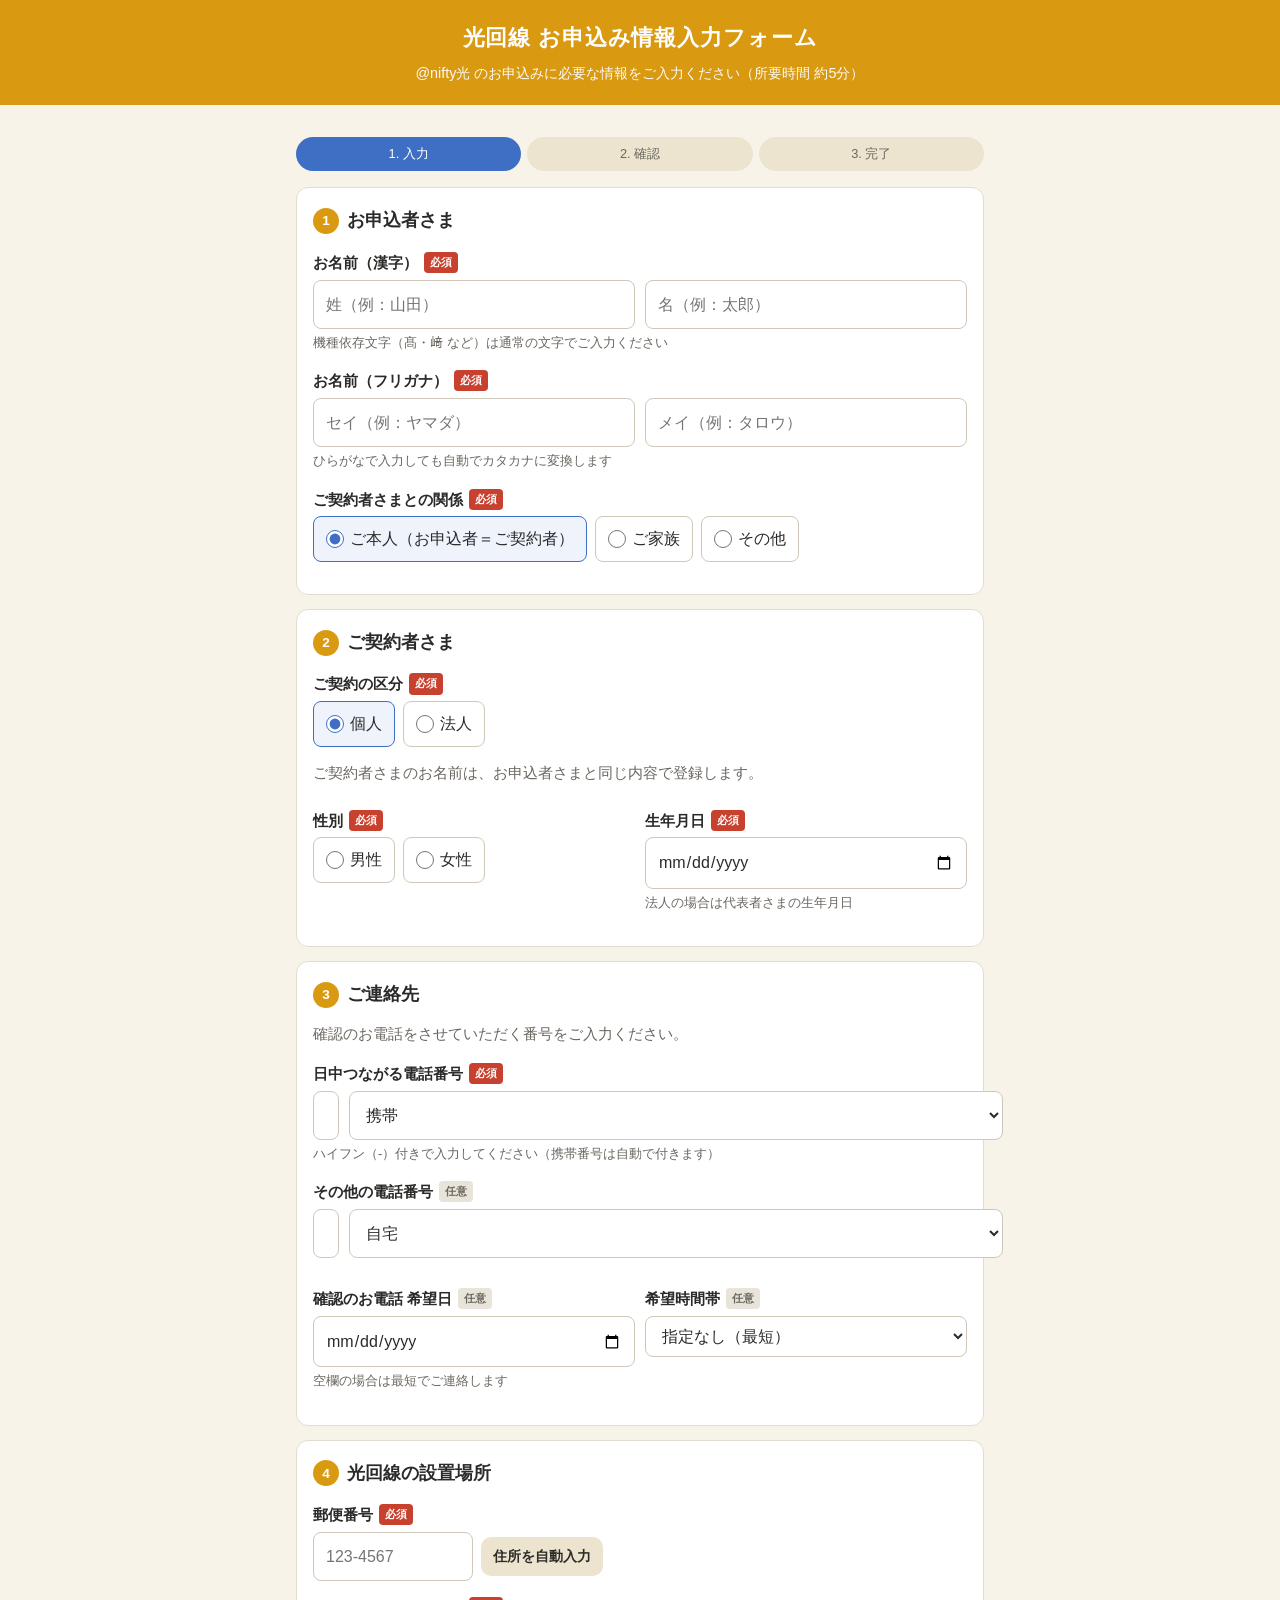
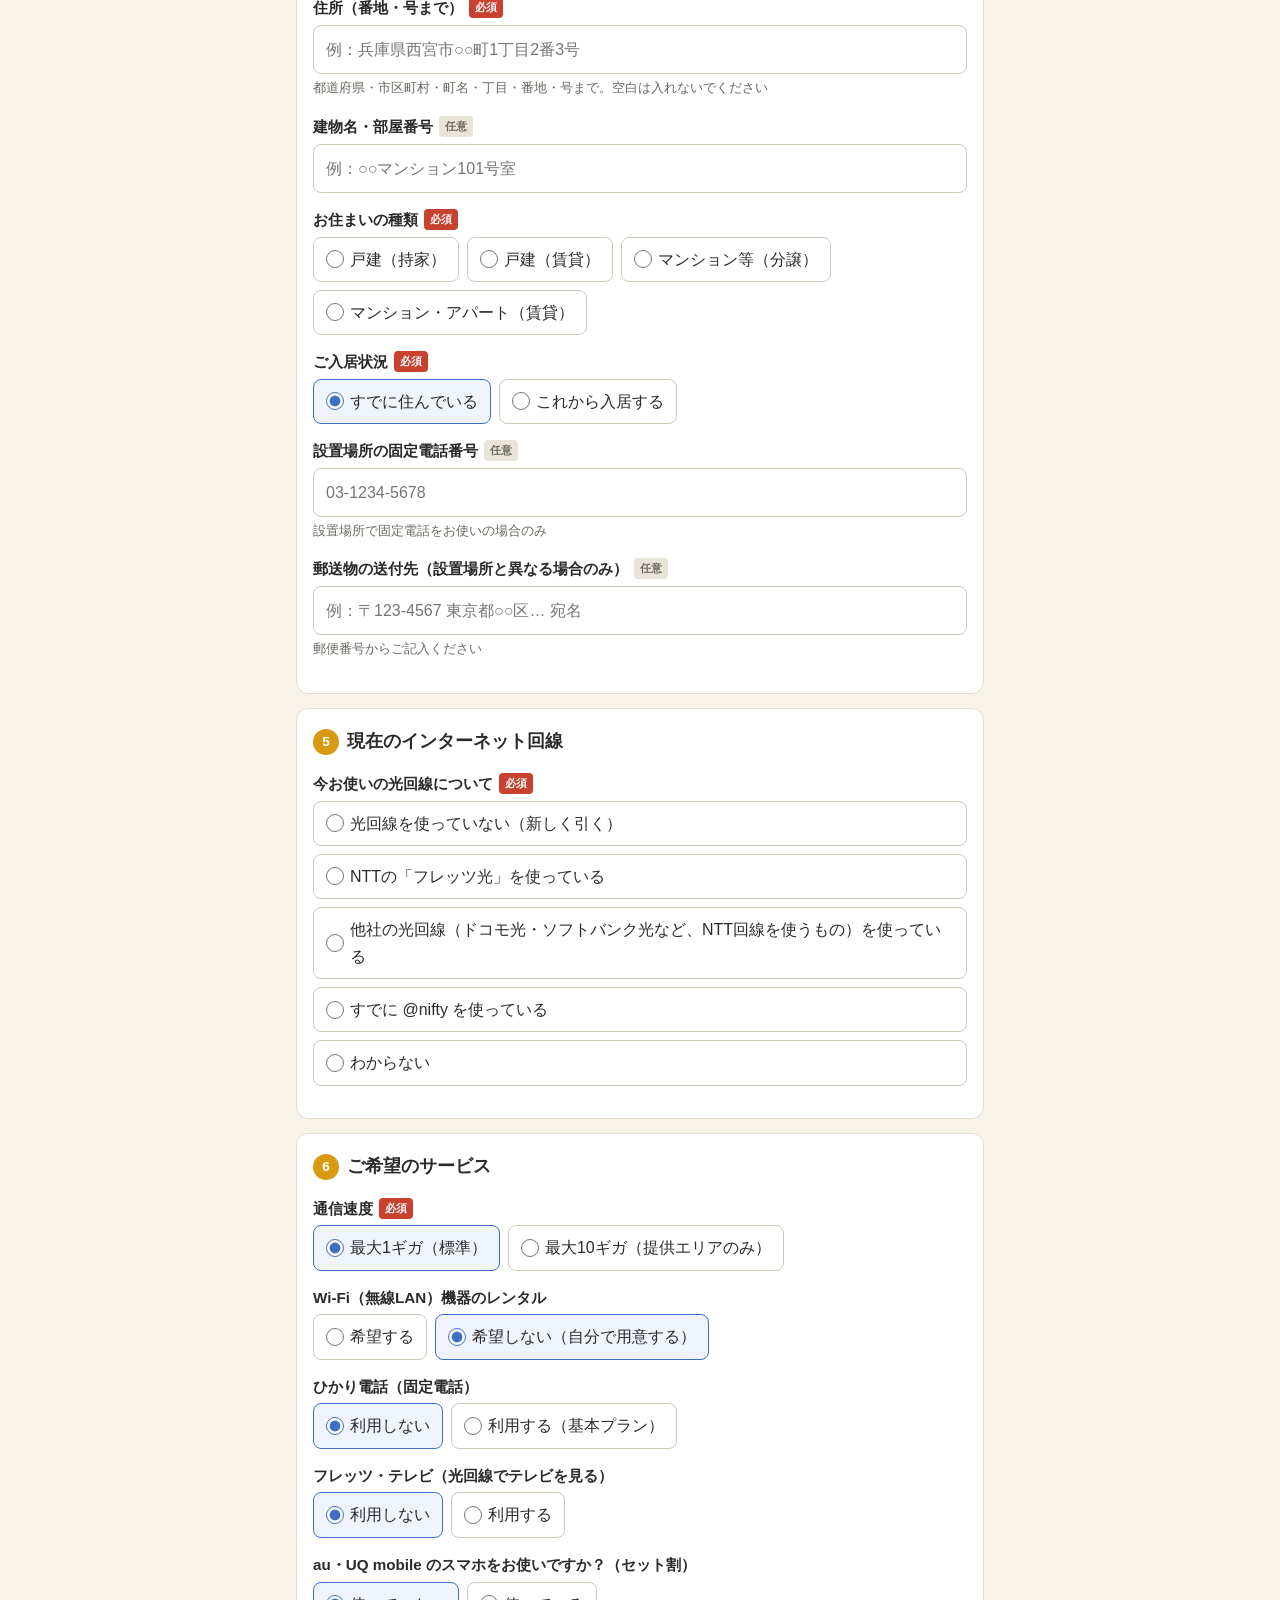
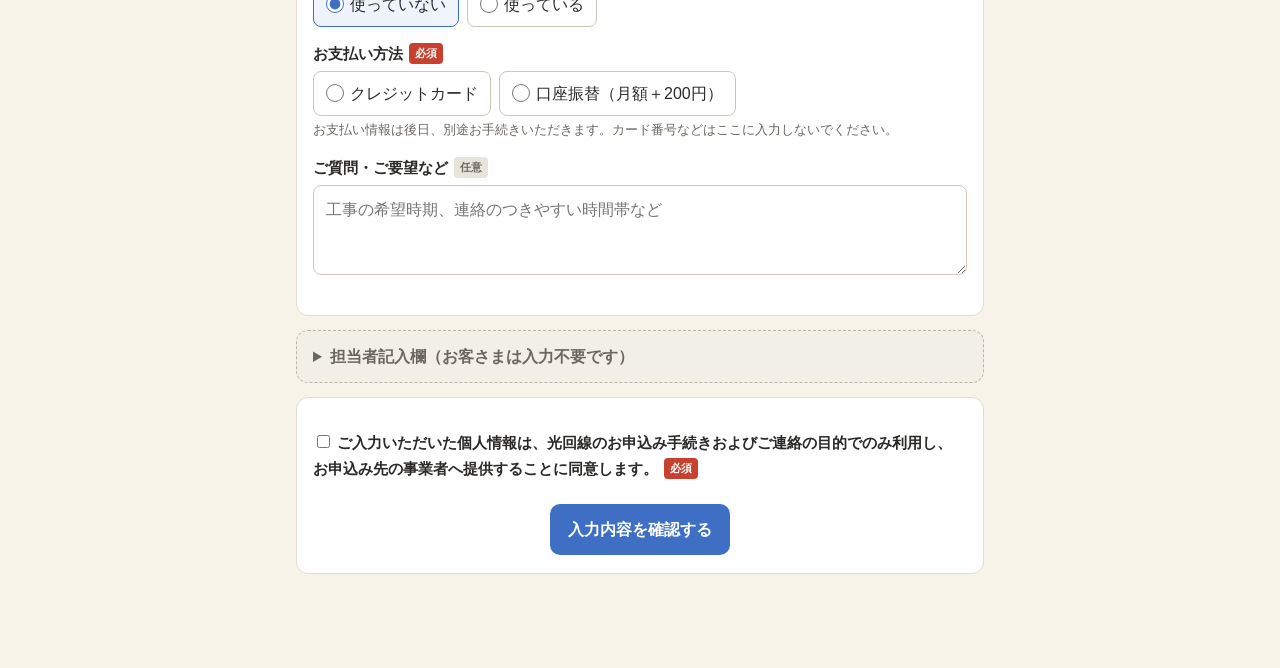
==== nifty-hikari-form/index.html @ c1500e1e "Add customer input form for @nifty光 application Customer-facing form that collects application detai" ====
<!doctype html>
<html lang="ja">
<head>
<meta charset="utf-8">
<meta name="viewport" content="width=device-width, initial-scale=1">
<meta name="robots" content="noindex, nofollow">
<title>光回線 お申込み情報入力</title>
<style>
:root{
  --bg:#f7f3e8; --card:#fff; --ink:#2b2a28; --sub:#6b6760; --line:#e3ddd0;
  --accent:#d99a12; --accent-ink:#fff; --primary:#3f6fc4; --err:#c8412f; --ok:#2f8a57;
  --soft:#fbf6e6;
}
*{box-sizing:border-box}
html,body{margin:0}
body{background:var(--bg);color:var(--ink);font-family:"Helvetica Neue",Arial,"Hiragino Kaku Gothic ProN","Hiragino Sans",Meiryo,sans-serif;line-height:1.7;font-size:16px}
.wrap{max-width:720px;margin:0 auto;padding:16px 16px 80px}
header.top{background:var(--accent);color:var(--accent-ink);padding:20px 16px;text-align:center}
header.top h1{margin:0;font-size:1.35rem;letter-spacing:.04em}
header.top p{margin:4px 0 0;font-size:.9rem;opacity:.95}
.steps{display:flex;gap:6px;margin:16px 0}
.steps span{flex:1;text-align:center;font-size:.8rem;padding:6px 4px;border-radius:999px;background:#ece4cf;color:var(--sub)}
.steps span.on{background:var(--primary);color:#fff}
.card{background:var(--card);border:1px solid var(--line);border-radius:12px;padding:18px 16px;margin:14px 0}
.card h2{margin:0 0 12px;font-size:1.1rem;display:flex;align-items:center;gap:8px}
.card h2 .n{display:inline-grid;place-items:center;width:26px;height:26px;border-radius:50%;background:var(--accent);color:#fff;font-size:.85rem}
.lead{font-size:.92rem;color:var(--sub);margin:0 0 8px}
.f{margin:14px 0}
.f > label, .f > .lbl{display:block;font-weight:600;font-size:.95rem;margin-bottom:4px}
.req,.opt{display:inline-block;font-size:.7rem;font-weight:700;padding:1px 6px;border-radius:4px;margin-left:6px;vertical-align:2px}
.req{background:var(--err);color:#fff}
.opt{background:#e8e4da;color:var(--sub)}
.hint{font-size:.82rem;color:var(--sub);margin-top:3px}
input[type=text],input[type=tel],input[type=email],input[type=url],input[type=date],select,textarea{
  width:100%;font:inherit;padding:10px 12px;border:1px solid #cfc8b8;border-radius:8px;background:#fff;color:var(--ink)}
textarea{min-height:90px;resize:vertical}
input:focus,select:focus,textarea:focus{outline:2px solid var(--primary);outline-offset:1px;border-color:var(--primary)}
.row{display:flex;gap:10px}
.row > *{flex:1;min-width:0}
.row .sm{flex:0 0 auto}
.zip{display:flex;gap:8px;align-items:center}
.zip input{max-width:160px}
button{font:inherit;cursor:pointer}
.btn{border:0;border-radius:10px;padding:12px 18px;font-weight:700}
.btn.sub{background:#ece4cf;color:var(--ink)}
.btn.pri{background:var(--primary);color:#fff}
.btn.sm{padding:8px 12px;font-size:.85rem;font-weight:600}
.choices{display:flex;flex-wrap:wrap;gap:8px}
.choices label{display:flex;align-items:center;gap:6px;border:1px solid #cfc8b8;border-radius:8px;padding:8px 12px;background:#fff;font-weight:400;cursor:pointer}
.choices input{accent-color:var(--primary);width:18px;height:18px;margin:0}
.choices label:has(input:checked){border-color:var(--primary);background:#eef3fc}
.sub-box{background:var(--soft);border-left:4px solid var(--accent);padding:4px 12px 8px;border-radius:6px;margin-top:8px}
.err-msg{color:var(--err);font-size:.82rem;margin-top:4px;display:none}
.f.invalid .err-msg{display:block}
.f.invalid input,.f.invalid select,.f.invalid .choices label{border-color:var(--err)}
.alert{background:#fdecea;color:var(--err);border-radius:8px;padding:10px 12px;font-size:.9rem;display:none}
.alert.show{display:block}
.actions{display:flex;gap:10px;justify-content:center;flex-wrap:wrap;margin-top:22px}
.actions .btn{min-width:180px}
details.staff{background:#f2efe7;border:1px dashed #bdb5a3;border-radius:12px;padding:12px 16px;margin:14px 0}
details.staff summary{cursor:pointer;font-weight:700;color:var(--sub)}
.consent{font-size:.88rem}
.hidden{display:none !important}
/* confirm */
table.cf{width:100%;border-collapse:collapse;font-size:.92rem}
table.cf th,table.cf td{border:1px solid var(--line);padding:8px 10px;vertical-align:top;text-align:left}
table.cf th{background:#f4f1ea;width:38%;font-weight:600}
table.cf td{white-space:pre-wrap;word-break:break-all}
table.cf tr.sec th{background:var(--accent);color:#fff;text-align:left}
table.cf td.empty{color:#aaa}
.copy{float:right;margin-left:6px;border:1px solid #cfc8b8;background:#fff;border-radius:6px;font-size:.72rem;padding:2px 8px;color:var(--sub)}
.copy.done{color:var(--ok);border-color:var(--ok)}
.done-box{text-align:center;padding:30px 16px}
.done-box .ic{font-size:2.4rem;color:var(--ok)}
.toast{position:fixed;left:50%;bottom:24px;transform:translateX(-50%);background:#2b2a28;color:#fff;padding:10px 16px;border-radius:8px;font-size:.9rem;opacity:0;transition:opacity .2s;pointer-events:none}
.toast.show{opacity:1}
@media (max-width:480px){
  .row.wrap-sm{flex-direction:column;gap:0}
  table.cf th{width:42%}
}
@media print{
  header.top,.steps,.actions,.copy,.no-print{display:none !important}
  body{background:#fff}
  .card{border:0;padding:0}
}
</style>
</head>
<body>
<header class="top">
  <h1>光回線 お申込み情報入力フォーム</h1>
  <p>@nifty光 のお申込みに必要な情報をご入力ください（所要時間 約5分）</p>
</header>

<div class="wrap">
  <div class="steps" aria-hidden="true">
    <span id="st1" class="on">1. 入力</span><span id="st2">2. 確認</span><span id="st3">3. 完了</span>
  </div>

  <!-- ============ 入力画面 ============ -->
  <form id="form" novalidate>
    <div class="alert" id="alert">入力内容に不備があります。赤く表示されている項目をご確認ください。</div>

    <!-- 1 お申込者 -->
    <section class="card">
      <h2><span class="n">1</span>お申込者さま</h2>
      <div class="f" data-f="appSei">
        <span class="lbl">お名前（漢字）<span class="req">必須</span></span>
        <div class="row">
          <input type="text" id="appSei" placeholder="姓（例：山田）" autocomplete="family-name">
          <input type="text" id="appMei" placeholder="名（例：太郎）" autocomplete="given-name">
        </div>
        <div class="hint">機種依存文字（髙・﨑 など）は通常の文字でご入力ください</div>
        <div class="err-msg">姓・名を入力してください（空白は入れないでください）</div>
      </div>
      <div class="f" data-f="appSeiK">
        <span class="lbl">お名前（フリガナ）<span class="req">必須</span></span>
        <div class="row">
          <input type="text" id="appSeiK" placeholder="セイ（例：ヤマダ）">
          <input type="text" id="appMeiK" placeholder="メイ（例：タロウ）">
        </div>
        <div class="hint">ひらがなで入力しても自動でカタカナに変換します</div>
        <div class="err-msg">カタカナで入力してください</div>
      </div>
      <div class="f" data-f="rel">
        <span class="lbl">ご契約者さまとの関係<span class="req">必須</span></span>
        <div class="choices">
          <label><input type="radio" name="rel" value="本人" checked>ご本人（お申込者＝ご契約者）</label>
          <label><input type="radio" name="rel" value="家族">ご家族</label>
          <label><input type="radio" name="rel" value="その他">その他</label>
        </div>
        <div class="sub-box hidden" id="relBox">
          <div class="f">
            <label for="relDetail">続柄・関係の詳細<span class="req">必須</span></label>
            <input type="text" id="relDetail" placeholder="例：妻、子、会社の総務担当 など">
            <div class="err-msg">関係の詳細を入力してください</div>
          </div>
        </div>
      </div>
    </section>

    <!-- 2 ご契約者 -->
    <section class="card">
      <h2><span class="n">2</span>ご契約者さま</h2>
      <div class="f" data-f="kubun">
        <span class="lbl">ご契約の区分<span class="req">必須</span></span>
        <div class="choices">
          <label><input type="radio" name="kubun" value="個人" checked>個人</label>
          <label><input type="radio" name="kubun" value="法人">法人</label>
        </div>
        <div class="err-msg">選択してください</div>
      </div>
      <div id="conNameBox" class="hidden">
        <div class="f" data-f="conSei">
          <span class="lbl"><span id="conNameLbl">ご契約者名</span>（漢字）<span class="req">必須</span></span>
          <div class="row">
            <input type="text" id="conSei" placeholder="姓">
            <input type="text" id="conMei" placeholder="名">
          </div>
          <div class="hint" id="conNameHint">機種依存文字は通常の文字でご入力ください</div>
          <div class="err-msg">入力してください（空白は入れないでください）</div>
        </div>
        <div class="f" data-f="conSeiK">
          <span class="lbl"><span id="conNameLblK">ご契約者名</span>（フリガナ）<span class="req">必須</span></span>
          <div class="row">
            <input type="text" id="conSeiK" placeholder="セイ">
            <input type="text" id="conMeiK" placeholder="メイ">
          </div>
          <div class="err-msg">カタカナで入力してください</div>
        </div>
      </div>
      <p class="lead" id="conSameNote">ご契約者さまのお名前は、お申込者さまと同じ内容で登録します。</p>
      <div class="row wrap-sm">
        <div class="f" data-f="gender">
          <span class="lbl">性別<span class="req">必須</span></span>
          <div class="choices">
            <label><input type="radio" name="gender" value="男性">男性</label>
            <label><input type="radio" name="gender" value="女性">女性</label>
          </div>
          <div class="err-msg">選択してください</div>
        </div>
        <div class="f" data-f="birth">
          <label for="birth">生年月日<span class="req">必須</span></label>
          <input type="date" id="birth" min="1900-01-01" autocomplete="bday">
          <div class="hint" id="birthHint">法人の場合は代表者さまの生年月日</div>
          <div class="err-msg">生年月日を入力してください</div>
        </div>
      </div>
      <div class="sub-box hidden" id="corpBox">
        <div class="f" data-f="corpMail">
          <label for="corpMail">会社のメールアドレス<span class="req">必須</span></label>
          <input type="email" id="corpMail" placeholder="info@example.co.jp" autocomplete="email">
          <div class="err-msg">メールアドレスを正しく入力してください</div>
        </div>
        <div class="f">
          <label for="corpUrl">会社のホームページURL<span class="opt">任意</span></label>
          <input type="url" id="corpUrl" placeholder="https://">
        </div>
        <div class="hint">※法人契約の場合、お支払い方法にクレジットカードはご利用いただけません</div>
      </div>
    </section>

    <!-- 3 ご連絡先 -->
    <section class="card">
      <h2><span class="n">3</span>ご連絡先</h2>
      <p class="lead">確認のお電話をさせていただく番号をご入力ください。</p>
      <div class="f" data-f="tel1">
        <label for="tel1">日中つながる電話番号<span class="req">必須</span></label>
        <div class="row">
          <input type="tel" id="tel1" placeholder="090-1234-5678" autocomplete="tel" inputmode="tel">
          <select id="tel1k" class="sm" aria-label="電話番号の種類">
            <option value="契約者携帯">携帯</option><option value="自宅">自宅</option><option value="会社">会社</option>
          </select>
        </div>
        <div class="hint">ハイフン（-）付きで入力してください（携帯番号は自動で付きます）</div>
        <div class="err-msg">「090-1234-5678」の形式で入力してください</div>
      </div>
      <div class="f" data-f="tel2">
        <label for="tel2">その他の電話番号<span class="opt">任意</span></label>
        <div class="row">
          <input type="tel" id="tel2" placeholder="03-1234-5678" inputmode="tel">
          <select id="tel2k" class="sm" aria-label="電話番号の種類">
            <option value="自宅">自宅</option><option value="会社">会社</option><option value="契約者携帯">携帯</option>
          </select>
        </div>
        <div class="err-msg">「03-1234-5678」の形式で入力してください</div>
      </div>
      <div class="row wrap-sm">
        <div class="f">
          <label for="callDate">確認のお電話 希望日<span class="opt">任意</span></label>
          <input type="date" id="callDate">
          <div class="hint">空欄の場合は最短でご連絡します</div>
        </div>
        <div class="f">
          <label for="callTime">希望時間帯<span class="opt">任意</span></label>
          <select id="callTime">
            <option value="最短">指定なし（最短）</option>
            <option value="AM">午前（9〜12時）</option>
            <option value="PM">午後（12〜18時）</option>
            <option value="指定時間あり">時間を指定する</option>
          </select>
          <input type="text" id="callTimeDetail" class="hidden" placeholder="例：19時以降" style="margin-top:6px">
        </div>
      </div>
    </section>

    <!-- 4 設置場所 -->
    <section class="card">
      <h2><span class="n">4</span>光回線の設置場所</h2>
      <div class="f" data-f="zip">
        <label for="zip">郵便番号<span class="req">必須</span></label>
        <div class="zip">
          <input type="text" id="zip" placeholder="123-4567" inputmode="numeric" autocomplete="postal-code">
          <button type="button" class="btn sub sm" id="zipBtn">住所を自動入力</button>
        </div>
        <div class="err-msg">7桁の郵便番号を入力してください</div>
      </div>
      <div class="f" data-f="addr1">
        <label for="addr1">住所（番地・号まで）<span class="req">必須</span></label>
        <input type="text" id="addr1" placeholder="例：兵庫県西宮市○○町1丁目2番3号" autocomplete="street-address">
        <div class="hint">都道府県・市区町村・町名・丁目・番地・号まで。空白は入れないでください</div>
        <div class="err-msg">住所を入力してください（空白は入れないでください）</div>
      </div>
      <div class="f" data-f="addr2">
        <label for="addr2">建物名・部屋番号<span class="opt">任意</span></label>
        <input type="text" id="addr2" placeholder="例：○○マンション101号室">
        <div class="err-msg">空白は入れないでください</div>
      </div>
      <div class="f" data-f="house">
        <span class="lbl">お住まいの種類<span class="req">必須</span></span>
        <div class="choices">
          <label><input type="radio" name="house" value="戸建（持家）">戸建（持家）</label>
          <label><input type="radio" name="house" value="戸建（賃貸）">戸建（賃貸）</label>
          <label><input type="radio" name="house" value="集合（分譲）">マンション等（分譲）</label>
          <label><input type="radio" name="house" value="集合（賃貸）">マンション・アパート（賃貸）</label>
        </div>
        <div class="err-msg">選択してください</div>
      </div>
      <div class="f" data-f="moveIn">
        <span class="lbl">ご入居状況<span class="req">必須</span></span>
        <div class="choices">
          <label><input type="radio" name="moved" value="済" checked>すでに住んでいる</label>
          <label><input type="radio" name="moved" value="予定">これから入居する</label>
        </div>
        <div class="sub-box hidden" id="moveInBox">
          <div class="f">
            <label for="moveIn">入居予定日<span class="req">必須</span></label>
            <input type="date" id="moveIn">
            <div class="err-msg">入居予定日を入力してください</div>
          </div>
        </div>
      </div>
      <div class="f" data-f="siteTel">
        <label for="siteTel">設置場所の固定電話番号<span class="opt">任意</span></label>
        <input type="tel" id="siteTel" placeholder="03-1234-5678" inputmode="tel">
        <div class="hint">設置場所で固定電話をお使いの場合のみ</div>
        <div class="err-msg">「03-1234-5678」の形式で入力してください</div>
      </div>
      <div class="f">
        <label for="mailTo">郵送物の送付先（設置場所と異なる場合のみ）<span class="opt">任意</span></label>
        <input type="text" id="mailTo" placeholder="例：〒123-4567 東京都○○区… 宛名">
        <div class="hint">郵便番号からご記入ください</div>
      </div>
    </section>

    <!-- 5 現在の回線 -->
    <section class="card">
      <h2><span class="n">5</span>現在のインターネット回線</h2>
      <div class="f" data-f="cur">
        <span class="lbl">今お使いの光回線について<span class="req">必須</span></span>
        <div class="choices" style="flex-direction:column">
          <label><input type="radio" name="cur" value="光コラボ 新規">光回線を使っていない（新しく引く）</label>
          <label><input type="radio" name="cur" value="光コラボ 他社転用">NTTの「フレッツ光」を使っている</label>
          <label><input type="radio" name="cur" value="光コラボ 事業者変更">他社の光回線（ドコモ光・ソフトバンク光など、NTT回線を使うもの）を使っている</label>
          <label><input type="radio" name="cur" value="自社">すでに @nifty を使っている</label>
          <label><input type="radio" name="cur" value="不明">わからない</label>
        </div>
        <div class="err-msg">選択してください</div>
      </div>
      <div class="sub-box hidden" id="tenyoBox">
        <div class="f" data-f="tenyo">
          <label for="tenyo"><span id="tenyoLbl">転用承諾番号</span><span class="opt">任意</span></label>
          <input type="text" id="tenyo" placeholder="例：A1234567890" maxlength="13">
          <div class="hint" id="tenyoHint">お持ちの場合のみ（ハイフン不要・11桁）。わからなければ空欄で大丈夫です</div>
          <div class="err-msg">英数字11桁で入力してください</div>
        </div>
        <div class="f">
          <label for="curName">現在の回線のご契約名義（ご契約者と異なる場合のみ）<span class="opt">任意</span></label>
          <input type="text" id="curName" placeholder="例：山田 花子（ヤマダ ハナコ）／妻">
          <div class="hint">漢字・フリガナ・ご契約者さまとの関係をご記入ください</div>
        </div>
        <div class="f" id="cafBox">
          <label for="caf">CAF番号（西日本エリアで分かる場合）<span class="opt">任意</span></label>
          <input type="text" id="caf" placeholder="CAF から始まる番号">
        </div>
      </div>
      <div class="sub-box hidden" id="niftyBox">
        <div class="f" data-f="niftyId">
          <label for="niftyId">@nifty ID<span class="opt">任意</span></label>
          <input type="text" id="niftyId" placeholder="例：abc12345" maxlength="8">
          <div class="hint">英字3桁＋数字5桁</div>
          <div class="err-msg">英字3桁＋数字5桁で入力してください</div>
        </div>
        <div class="f">
          <span class="lbl">現在お使いのサービス</span>
          <div class="choices">
            <label><input type="radio" name="niftyCur" value="光コラボ 自社転用" checked>@nifty 光 以外（@niftyのフレッツ接続など）</label>
            <label><input type="radio" name="niftyCur" value="光コラボ 自社新規">回線を新しく引く</label>
          </div>
        </div>
      </div>
    </section>

    <!-- 6 ご希望内容 -->
    <section class="card">
      <h2><span class="n">6</span>ご希望のサービス</h2>
      <div class="f" data-f="speed">
        <span class="lbl">通信速度<span class="req">必須</span></span>
        <div class="choices">
          <label><input type="radio" name="speed" value="1G" checked>最大1ギガ（標準）</label>
          <label><input type="radio" name="speed" value="10G">最大10ギガ（提供エリアのみ）</label>
        </div>
      </div>
      <div class="f">
        <span class="lbl">Wi-Fi（無線LAN）機器のレンタル</span>
        <div class="choices">
          <label><input type="radio" name="wifi" value="希望する">希望する</label>
          <label><input type="radio" name="wifi" value="希望しない" checked>希望しない（自分で用意する）</label>
        </div>
      </div>

      <div class="f">
        <span class="lbl">ひかり電話（固定電話）</span>
        <div class="choices">
          <label><input type="radio" name="hikariTel" value="なし" checked>利用しない</label>
          <label><input type="radio" name="hikariTel" value="ひかり電話 基本プラン">利用する（基本プラン）</label>
        </div>
        <div class="sub-box hidden" id="telBox">
          <div class="f">
            <span class="lbl">今お使いの電話番号をそのまま使いますか？</span>
            <div class="choices">
              <label><input type="radio" name="mnp" value="有">今の番号を引き継ぐ</label>
              <label><input type="radio" name="mnp" value="現在ご利用中">現在ひかり電話を利用中（そのまま継続）</label>
              <label><input type="radio" name="mnp" value="無" checked>新しい番号でよい</label>
            </div>
          </div>
          <div class="f hidden" id="hikariNumBox" data-f="hikariNum">
            <label for="hikariNum">現在のひかり電話番号</label>
            <input type="tel" id="hikariNum" placeholder="03-1234-5678" inputmode="tel">
            <div class="err-msg">「03-1234-5678」の形式で入力してください</div>
          </div>
          <div class="f">
            <span class="lbl">電話のオプション<span class="opt">任意・複数可</span></span>
            <div class="choices">
              <label><input type="checkbox" name="telOpt" value="ナンバーディスプレイ">ナンバーディスプレイ</label>
              <label><input type="checkbox" name="telOpt" value="キャッチホン">キャッチホン</label>
              <label><input type="checkbox" name="telOpt" value="ボイスワープ">ボイスワープ</label>
              <label><input type="checkbox" name="telOpt" value="ナンバーリクエスト">ナンバーリクエスト</label>
              <label><input type="checkbox" name="telOpt" value="迷惑電話おことわり">迷惑電話おことわり</label>
            </div>
          </div>
        </div>
      </div>

      <div class="f">
        <span class="lbl">フレッツ・テレビ（光回線でテレビを見る）</span>
        <div class="choices">
          <label><input type="radio" name="tv" value="なし" checked>利用しない</label>
          <label><input type="radio" name="tv" value="あり">利用する</label>
        </div>
        <div class="sub-box hidden" id="tvBox">
          <div class="f" data-f="tvNum">
            <label for="tvNum">テレビの台数</label>
            <select id="tvNum">
              <option value="1">1台</option><option value="2">2台</option><option value="3">3台</option><option value="4">4台</option><option value="5">5台以上</option>
            </select>
          </div>
        </div>
      </div>

      <div class="f">
        <span class="lbl">au・UQ mobile のスマホをお使いですか？（セット割）</span>
        <div class="choices">
          <label><input type="radio" name="sv" value="無" checked>使っていない</label>
          <label><input type="radio" name="sv" value="有">使っている</label>
        </div>
        <div class="sub-box hidden" id="svBox">
          <p class="hint">割引を適用するスマホの番号と名義（最大4回線）</p>
          <div id="svList"></div>
        </div>
      </div>

      <div class="f" data-f="pay">
        <span class="lbl">お支払い方法<span class="req">必須</span></span>
        <div class="choices">
          <label id="payCardLbl"><input type="radio" name="pay" value="クレカ">クレジットカード</label>
          <label><input type="radio" name="pay" value="口座">口座振替（月額＋200円）</label>
        </div>
        <div class="hint">お支払い情報は後日、別途お手続きいただきます。カード番号などはここに入力しないでください。</div>
        <div class="err-msg">選択してください</div>
      </div>

      <div class="f">
        <label for="memo">ご質問・ご要望など<span class="opt">任意</span></label>
        <textarea id="memo" placeholder="工事の希望時期、連絡のつきやすい時間帯など"></textarea>
      </div>
    </section>

    <!-- 担当者記入欄 -->
    <details class="staff" id="staff">
      <summary>担当者記入欄（お客さまは入力不要です）</summary>
      <p class="hint">URLに ?pid=1234&amp;pname=会社名&amp;staff=担当名&amp;ptel=電話 を付けると自動で入ります。</p>
      <div class="row wrap-sm">
        <div class="f"><label for="pid">パートナーID（4桁）</label><input type="text" id="pid" inputmode="numeric"></div>
        <div class="f"><label for="pname">パートナー様 名称</label><input type="text" id="pname"></div>
      </div>
      <div class="row wrap-sm">
        <div class="f"><label for="staffName">担当氏名</label><input type="text" id="staffName"></div>
        <div class="f"><label for="ptel">パートナー様 連絡先</label><input type="text" id="ptel"></div>
      </div>
      <div class="f"><label for="method">販売取次手法</label>
        <select id="method">
          <option value="">---選択してください---</option>
          <option>訪問販売（対面販売）</option><option>自社顧客（対面販売）</option><option>自社顧客（非対面販売）</option>
          <option>不動産アライアンス（対面販売）</option><option>不動産アライアンス（非対面販売）</option><option>店舗販売（対面販売）</option>
          <option>ポスティング（対面販売）</option><option>ポスティング（非対面販売）</option><option>トスアップ（非対面販売）</option>
          <option>アウトテレマ</option><option>催事</option><option>催事（トスアップ）</option><option>トスアップ（対面）</option><option>自社顧客（トスアップ）</option>
        </select>
        <div class="hint">※対面販売の際は重要事項説明書類をお客様へお渡しください</div>
      </div>
      <div class="row wrap-sm">
        <div class="f"><label for="term">更新期間</label>
          <select id="term"><option value="2">2年更新</option><option value="3">3年更新</option></select></div>
        <div class="f"><label for="disc">月額割引</label>
          <select id="disc"><option value="なし">なし</option><option value="あり">あり</option></select></div>
      </div>
      <div class="f"><label for="wifiType">無線LANレンタル（希望時）</label>
        <select id="wifiType">
          <option value="auto">自動（10ギガ時は10ギガ対応ルータ）</option>
          <option value="無線LANカードレンタル330円*東日本">無線LANカードレンタル330円*東日本</option>
          <option value="無線LANカードレンタル110円*西日本">無線LANカードレンタル110円*西日本</option>
          <option value="10ギガ対応無線LANルータレンタル">10ギガ対応無線LANルータレンタル</option>
        </select></div>
      <div class="f"><span class="lbl">@nifty オプション</span>
        <div class="choices">
          <label><input type="checkbox" name="nOpt" value="@nifty 優待サービス">優待サービス</label>
          <label><input type="checkbox" name="nOpt" value="@nifty まかせて365">まかせて365</label>
          <label><input type="checkbox" name="nOpt" value="@nifty 常時安全セキュリティ24">常時安全セキュリティ24</label>
        </div></div>
      <div class="f"><label for="cb">キャッシュバック・独自キャンペーン（記事欄へ記載）</label><input type="text" id="cb" placeholder="特典なし"></div>
      <div class="f"><label for="toMail">送信先メールアドレス（メール送信ボタン用）</label><input type="email" id="toMail" placeholder="URLに &amp;to=… でも指定可"></div>
    </details>

    <section class="card">
      <div class="f" data-f="agree">
        <label class="consent"><input type="checkbox" id="agree"> ご入力いただいた個人情報は、光回線のお申込み手続きおよびご連絡の目的でのみ利用し、お申込み先の事業者へ提供することに同意します。<span class="req">必須</span></label>
        <div class="err-msg">同意にチェックしてください</div>
      </div>
      <div class="actions"><button type="submit" class="btn pri">入力内容を確認する</button></div>
    </section>
  </form>

  <!-- ============ 確認画面 ============ -->
  <section id="confirm" class="hidden">
    <div class="card">
      <h2>入力内容のご確認</h2>
      <p class="lead">内容をご確認のうえ「この内容で送信する」を押してください。</p>
      <table class="cf" id="custTable"></table>
      <div class="actions">
        <button type="button" class="btn sub" id="backBtn">修正する</button>
        <button type="button" class="btn pri" id="sendBtn">この内容で送信する</button>
      </div>
    </div>
  </section>

  <!-- ============ 完了画面 ============ -->
  <section id="done" class="hidden">
    <div class="card done-box">
      <div class="ic">✓</div>
      <h2 style="justify-content:center">ご入力ありがとうございました</h2>
      <p>下のボタンから担当者へ送信してください。<br>（担当者の端末でご入力の場合は、そのまま担当者へお渡しください）</p>
      <div class="actions">
        <button type="button" class="btn pri" id="lineBtn">LINEで送る</button>
        <button type="button" class="btn pri" id="mailBtn">メールで送る</button>
        <button type="button" class="btn sub" id="copyAllBtn">内容をコピー</button>
      </div>
    </div>

    <div class="card">
      <h2>担当者用：登録フォーム転記シート</h2>
      <p class="lead">登録フォームと同じ順番・同じ形式に整形しています。各「コピー」で1項目ずつ貼り付けできます。</p>
      <table class="cf" id="staffTable"></table>
      <div class="actions no-print">
        <button type="button" class="btn sub" onclick="window.print()">印刷</button>
        <button type="button" class="btn sub" id="newBtn">新しいお客さまを入力</button>
      </div>
    </div>
  </section>
</div>
<div class="toast" id="toast"></div>

<script>
(function(){
  const $ = id => document.getElementById(id);
  const val = id => ($(id).value || '').trim();
  const radio = n => (document.querySelector('input[name="'+n+'"]:checked')||{}).value || '';
  const checks = n => [...document.querySelectorAll('input[name="'+n+'"]:checked')].map(x=>x.value);
  const show = (el, on) => el.classList.toggle('hidden', !on);

  /* ---------- 文字変換 ---------- */
  const toFullKana = s => {
    // ひらがな→カタカナ、半角カナ→全角カナ
    s = s.normalize('NFKC');
    return s.replace(/[ぁ-ゖ]/g, c => String.fromCharCode(c.charCodeAt(0)+0x60));
  };
  const halfToFull = s => s.replace(/[!-~]/g, c => String.fromCharCode(c.charCodeAt(0)+0xFEE0)).replace(/ /g,'　');
  const toHalf = s => s.replace(/[！-～]/g, c => String.fromCharCode(c.charCodeAt(0)-0xFEE0)).replace(/[ー－―‐−]/g,'-');
  const noSpace = s => s.replace(/[\s　]/g,'');
  const ymd = d => d ? d.replace(/-/g,'') : '';
  const today = () => { const d=new Date(); return d.getFullYear()+String(d.getMonth()+1).padStart(2,'0')+String(d.getDate()).padStart(2,'0'); };

  function fmtTel(raw){
    let s = toHalf(raw).replace(/[^\d+-]/g,'');
    if (s.includes('-')) return s;
    if (/^0[5789]0\d{8}$/.test(s)) return s.replace(/^(\d{3})(\d{4})(\d{4})$/,'$1-$2-$3');
    if (/^0120\d{6}$/.test(s)) return s.replace(/^(\d{4})(\d{3})(\d{3})$/,'$1-$2-$3');
    if (/^0[36]\d{8}$/.test(s)) return s.replace(/^(\d{2})(\d{4})(\d{4})$/,'$1-$2-$3');
    return s;
  }
  const telOk = s => /^\+?\d{1,}-\d{1,}-\d{1,}$/.test(s) && s.replace(/\D/g,'').length >= 10 && s.replace(/\D/g,'').length <= 11;

  /* ---------- 自動整形 ---------- */
  ['appSeiK','appMeiK','conSeiK','conMeiK'].forEach(id => $(id).addEventListener('blur', e => { e.target.value = noSpace(toFullKana(e.target.value)); }));
  ['appSei','appMei','conSei','conMei'].forEach(id => $(id).addEventListener('blur', e => { e.target.value = noSpace(e.target.value); }));
  ['tel1','tel2','siteTel','hikariNum'].forEach(id => $(id).addEventListener('blur', e => { e.target.value = fmtTel(e.target.value); }));
  $('zip').addEventListener('blur', e => {
    const d = toHalf(e.target.value).replace(/\D/g,'');
    if (d.length===7) e.target.value = d.slice(0,3)+'-'+d.slice(3);
  });
  ['addr1','addr2'].forEach(id => $(id).addEventListener('blur', e => { e.target.value = noSpace(e.target.value); }));
  $('tenyo').addEventListener('blur', e => { e.target.value = toHalf(e.target.value).replace(/[^0-9A-Za-z]/g,'').toUpperCase(); });

  /* ---------- 郵便番号→住所 ---------- */
  $('zipBtn').addEventListener('click', () => {
    const d = toHalf(val('zip')).replace(/\D/g,'');
    if (d.length!==7){ toast('7桁の郵便番号を入力してください'); return; }
    $('zip').value = d.slice(0,3)+'-'+d.slice(3);
    const cb = 'zc'+Date.now();
    const sc = document.createElement('script');
    const timer = setTimeout(()=>{ cleanup(); toast('住所を取得できませんでした。手入力してください'); }, 6000);
    function cleanup(){ clearTimeout(timer); delete window[cb]; sc.remove(); }
    window[cb] = res => {
      cleanup();
      const r = res && res.results && res.results[0];
      if (!r){ toast('該当する住所が見つかりませんでした'); return; }
      $('addr1').value = r.address1 + r.address2 + r.address3;
      $('addr1').focus();
      const len = $('addr1').value.length; $('addr1').setSelectionRange(len,len);
      updateArea(r.address1);
    };
    sc.src = 'https://zipcloud.ibsnet.co.jp/api/search?zipcode='+d+'&callback='+cb;
    sc.onerror = () => { cleanup(); toast('住所を取得できませんでした。手入力してください'); };
    document.body.appendChild(sc);
  });

  /* ---------- 東西エリア判定（NTT東日本/西日本） ---------- */
  const EAST = ['北海道','青森','岩手','宮城','秋田','山形','福島','茨城','栃木','群馬','埼玉','千葉','東京','神奈川','新潟','山梨','長野'];
  function areaOf(addr){
    if (!addr) return '';
    return EAST.some(p => addr.startsWith(p)) ? '東' : (/^(..[都道府県]|...県)/.test(addr) ? '西' : '');
  }
  function updateArea(){ show($('cafBox'), areaOf(val('addr1')) !== '東'); }
  $('addr1').addEventListener('input', updateArea);

  /* ---------- 条件表示 ---------- */
  function refresh(){
    const rel = radio('rel'), corp = radio('kubun')==='法人';
    show($('relBox'), rel!=='本人');
    const needConName = rel!=='本人' || corp;
    show($('conNameBox'), needConName);
    show($('conSameNote'), !needConName);
    $('conNameLbl').textContent = $('conNameLblK').textContent = corp ? '法人名 または 代表者名' : 'ご契約者名';
    $('conNameHint').textContent = corp ? '登録フォームの仕様上、姓・名に分けて入力してください（例：株式会社 / ○○）' : '機種依存文字は通常の文字でご入力ください';
    show($('corpBox'), corp);
    const cardInput = document.querySelector('input[name=pay][value=クレカ]');
    cardInput.disabled = corp; if (corp && cardInput.checked) cardInput.checked = false;
    $('payCardLbl').style.opacity = corp ? .45 : 1;
    show($('moveInBox'), radio('moved')==='予定');
    const cur = radio('cur');
    show($('tenyoBox'), cur==='光コラボ 他社転用' || cur==='光コラボ 事業者変更');
    $('tenyoLbl').textContent = cur==='光コラボ 事業者変更' ? '事業者変更承諾番号' : '転用承諾番号';
    $('tenyoHint').textContent = cur==='光コラボ 事業者変更' ? '今の回線会社から取得した番号（ハイフン不要）。わからなければ空欄で大丈夫です' : 'NTTから取得した番号（ハイフン不要・11桁）。わからなければ空欄で大丈夫です';
    show($('niftyBox'), cur==='自社');
    const ht = radio('hikariTel')!=='なし';
    show($('telBox'), ht);
    show($('hikariNumBox'), ht && (radio('mnp')==='現在ご利用中' || ((cur==='光コラボ 他社転用'||cur==='光コラボ 事業者変更') && radio('mnp')==='有')));
    show($('tvBox'), radio('tv')==='あり');
    show($('svBox'), radio('sv')==='有');
    show($('callTimeDetail'), val('callTime')==='指定時間あり');
    updateArea();
  }
  document.addEventListener('change', refresh);

  // スマートバリュー 4行
  $('svList').innerHTML = [1,2,3,4].map(i =>
    `<div class="row" style="margin-top:6px"><input type="tel" id="svTel${i}" placeholder="${i}. 携帯番号" inputmode="tel"><input type="text" id="svName${i}" placeholder="名義（例：山田太郎）"></div>`).join('');
  [1,2,3,4].forEach(i => $('svTel'+i).addEventListener('blur', e => { e.target.value = fmtTel(e.target.value); }));

  /* ---------- URLパラメータ（担当者情報の事前設定） ---------- */
  const qp = new URLSearchParams(location.search);
  [['pid','pid'],['pname','pname'],['staff','staffName'],['ptel','ptel'],['to','toMail'],['cb','cb']].forEach(([k,id]) => { if (qp.get(k)) $(id).value = qp.get(k); });
  if (qp.get('method')) $('method').value = qp.get('method');
  if (qp.get('term')) $('term').value = qp.get('term');
  if (qp.get('disc')) $('disc').value = qp.get('disc');

  /* ---------- 検証 ---------- */
  const KANA = /^[゠-ヿ]+$/;
  function setErr(key, bad){ const f=document.querySelector('[data-f="'+key+'"]'); if (f) f.classList.toggle('invalid', !!bad); return !bad; }
  function validate(){
    document.querySelectorAll('.f.invalid').forEach(f=>f.classList.remove('invalid'));
    // blur 整形を確実に反映
    document.querySelectorAll('#form input').forEach(i => i.dispatchEvent(new Event('blur')));
    let ok = true;
    const t = (k,b) => { if(!setErr(k,b)) ok=false; };
    t('appSei', !val('appSei') || !val('appMei'));
    t('appSeiK', !KANA.test(val('appSeiK')) || !KANA.test(val('appMeiK')));
    if (radio('rel')!=='本人'){ const bad = !val('relDetail'); $('relDetail').closest('.f').classList.toggle('invalid', bad); if (bad) ok=false; }
    if (!$('conNameBox').classList.contains('hidden')){
      t('conSei', !val('conSei') || !val('conMei'));
      t('conSeiK', !KANA.test(val('conSeiK')) || !KANA.test(val('conMeiK')));
    }
    t('gender', !radio('gender'));
    t('birth', !/^\d{4}-\d{2}-\d{2}$/.test(val('birth')));
    if (radio('kubun')==='法人') t('corpMail', !/^[^@\s]+@[^@\s]+\.[^@\s]+$/.test(val('corpMail')));
    t('tel1', !telOk(val('tel1')));
    t('tel2', val('tel2') && !telOk(val('tel2')));
    t('zip', !/^\d{3}-\d{4}$/.test(val('zip')));
    t('addr1', !val('addr1'));
    t('house', !radio('house'));
    if (radio('moved')==='予定'){ const bad=!val('moveIn'); $('moveIn').closest('.f').classList.toggle('invalid',bad); if(bad) ok=false; }
    t('siteTel', val('siteTel') && !telOk(val('siteTel')));
    t('cur', !radio('cur'));
    if (!$('tenyoBox').classList.contains('hidden') && radio('cur')==='光コラボ 他社転用') t('tenyo', val('tenyo') && !/^[0-9A-Z]{11}$/.test(val('tenyo')));
    if (radio('cur')==='自社') t('niftyId', val('niftyId') && !/^[A-Za-z]{3}\d{5}$/.test(toHalf(val('niftyId'))));
    if (!$('hikariNumBox').classList.contains('hidden')) t('hikariNum', val('hikariNum') && !telOk(val('hikariNum')));
    t('pay', !radio('pay'));
    t('agree', !$('agree').checked);
    $('alert').classList.toggle('show', !ok);
    if (!ok){ const first=document.querySelector('.f.invalid'); if(first) first.scrollIntoView({behavior:'smooth',block:'center'}); }
    return ok;
  }

  /* ---------- データ組み立て ---------- */
  function build(){
    const same = $('conNameBox').classList.contains('hidden');
    const corp = radio('kubun')==='法人';
    const conKanji = same ? val('appSei')+'　'+val('appMei') : val('conSei')+'　'+val('conMei');
    const conKana  = same ? val('appSeiK')+'　'+val('appMeiK') : val('conSeiK')+'　'+val('conMeiK');
    const tenTen = radio('cur')==='光コラボ 他社転用' || radio('cur')==='光コラボ 事業者変更';
    let hinmoku = radio('cur');
    if (hinmoku==='自社') hinmoku = radio('niftyCur');
    if (hinmoku==='不明') hinmoku = '（要確認：お客さま回答「わからない」）';
    const isMansion = /^集合/.test(radio('house'));
    const tenG = radio('speed')==='10G';
    const lineType = tenG ? (isMansion?'10Gマンションタイプ':'10Gファミリータイプ') : (isMansion?'1GB マンションタイプ':'1GB ファミリータイプ');
    const term = val('term'), disc = val('disc');
    const kaisen = `@nifty光コラボレーション${term}年更新（月額割引${disc}）`;
    const opts = [];
    if (radio('wifi')==='希望する'){
      let w = val('wifiType');
      if (w==='auto') w = tenG ? '10ギガ対応無線LANルータレンタル' : (areaOf(val('addr1'))==='東' ? '無線LANカードレンタル330円*東日本' : areaOf(val('addr1'))==='西' ? '無線LANカードレンタル110円*西日本' : '無線LANレンタル（東西要確認）');
      opts.push(w);
    }
    opts.push(...checks('nOpt'));
    const ht = radio('hikariTel');
    const tv = radio('tv')==='あり';
    const sv = radio('sv')==='有';
    const svLines = sv ? [1,2,3,4].map(i=>[val('svTel'+i),val('svName'+i)]).filter(x=>x[0]||x[1]).map(x=>x[0]+'　'+x[1]) : [];
    const callD = val('callDate') ? val('callDate').slice(5).replace('-','/') : '';
    const callT = val('callTime')==='指定時間あり' ? '指定時間あり⇒'+val('callTimeDetail') : val('callTime');
    const housing = /持家|分譲/.test(radio('house')) ? '所有' : '賃貸';

    // 記事欄1（登録フォームのテンプレート準拠）
    const k = [];
    k.push('＜後確希望日＞' + (callD ? '指定日あり'+callD : '最短'));
    k.push('＜後確希望時間＞' + callT);
    k.push('');
    k.push('＜取次記事＞');
    k.push('月額割引：' + (disc==='あり'?'有り':'無し'));
    k.push(term+'年更新');
    k.push('住居形態：' + housing);
    k.push('スマートバリュー：' + (sv?'有':'無'));
    if (sv) svLines.forEach(l => k.push('⇒'+l));
    k.push('支払い方法：' + (radio('pay')==='口座' ? '口座（＋200円）' : 'クレカ'));
    if (corp){
      k.push('');
      k.push('＜法人契約の場合＞');
      k.push('メールアドレス：' + val('corpMail'));
      k.push('会社のホームページURL：' + val('corpUrl'));
    }
    if (tv){ k.push(''); k.push('＜フレッツテレビ有の場合＞'); k.push('フレッツテレビ：' + $('tvNum').selectedOptions[0].text); }
    if (radio('cur')==='自社'){ k.push(''); k.push('＜自社転/自社新規＞'); k.push('ニフティID：' + toHalf(val('niftyId'))); }
    if (tenTen && ht!=='なし' && val('hikariNum')){ k.push(''); k.push('＜転用時ひかり電話有の場合＞'); k.push('ひかり電話番号：' + val('hikariNum')); }
    if (tenTen && val('curName')){ k.push(''); k.push(radio('cur')==='光コラボ 事業者変更' ? '≪事業者変更≫' : '＜転用時 回線名義＞'); k.push('現在利用中の回線の名義：' + val('curName')); }
    if (radio('cur')==='光コラボ 事業者変更' && val('caf')) k.push('CAF番号：' + val('caf'));
    if (!tenTen && radio('cur')!=='自社' && ht==='ひかり電話 基本プラン' && radio('mnp')==='現在ご利用中' && val('hikariNum')) k.push('ひかり電話番号：' + val('hikariNum'));
    if (val('cb')){ k.push(''); k.push('＜キャンペーン・特典＞'); k.push(val('cb')); }
    if (val('memo')){ k.push(''); k.push('＜お客さまご要望＞'); k.push(val('memo')); }
    if (radio('cur')==='不明') { k.push(''); k.push('※現在の回線：お客さま不明のため要確認'); }

    const relMap = {'本人':'本人','家族':'家族','その他':'その他'};
    const staff = [
      ['sec','取次情報'],
      ['サイト運営会社','パートナー'],
      ['パートナーID', val('pid')],
      ['パートナー様　名称', val('pname')],
      ['パートナー様 担当氏名', val('staffName')],
      ['パートナー様　連絡先', val('ptel')],
      ['販売取次手法', val('method')],
      ['お申込日', today()],
      ['sec','設置場所'],
      ['設置場所郵便番号', val('zip')],
      ['設置場所住所１', halfToFull(val('addr1'))],
      ['設置場所住所２', halfToFull(val('addr2'))],
      ['住宅区分', radio('house')],
      ['sec','お申込者・ご契約者'],
      ['お申込者名（漢字）', val('appSei')+'　'+val('appMei')],
      ['お申込者名カナ', val('appSeiK')+'　'+val('appMeiK')],
      ['ご契約者名（漢字)', conKanji],
      ['ご契約者名カナ', conKana],
      ['性別', radio('gender')],
      ['ご契約者同非（申込者）', relMap[radio('rel')]],
      ['ご契約者との関係（詳細）', radio('rel')==='本人' ? '' : val('relDetail')],
      ['ご契約者生年月日', ymd(val('birth'))],
      ['連絡先区分２', val('tel2') ? val('tel2k') : ''],
      ['ご契約者区分', radio('kubun')],
      ['連絡先電話番号(第1希望)', val('tel1')],
      ['連絡先区分１', val('tel1k')],
      ['連絡先電話番号(第2希望)', val('tel2')],
      ['設置場所電話番号', val('siteTel')],
      ['sec','回線・サービス'],
      ['回線', kaisen],
      ['光コラボ 回線タイプ', lineType],
      ['品目/プラン', hinmoku],
      ['転用番号', tenTen ? val('tenyo') : ''],
      ['回線 オプション', opts.join('\n')],
      ['番号ポータビリティ希望有無', ht==='なし' ? '' : radio('mnp')],
      ['ひかり電話', ht],
      ['ひかり電話 オプション', ht==='なし' ? '' : checks('telOpt').join('\n')],
      ['映像系サービス', tv ? 'フレッツテレビ' : ''],
      ['sec','記事欄'],
      ['記事欄1', k.join('\n')],
      ['入居日', radio('moved')==='予定' ? ymd(val('moveIn')) : ''],
      ['記事欄2', val('mailTo')],
      ['キャッシュバック特典', '特典なし'],
    ];

    const cust = [
      ['sec','お申込者さま'],
      ['お名前', val('appSei')+'　'+val('appMei')+'（'+val('appSeiK')+'　'+val('appMeiK')+'）'],
      ['ご契約者さまとの関係', radio('rel')==='本人' ? 'ご本人' : radio('rel')+'（'+val('relDetail')+'）'],
      ['sec','ご契約者さま'],
      ['ご契約区分', radio('kubun')],
      ['お名前', conKanji+'（'+conKana+'）'],
      ['性別', radio('gender')],
      ['生年月日', val('birth').replace(/-/g,'/')],
      ...(corp ? [['会社メール', val('corpMail')],['会社HP', val('corpUrl')]] : []),
      ['sec','ご連絡先'],
      ['電話番号', val('tel1')+'（'+val('tel1k').replace('契約者','')+'）'],
      ['その他の電話番号', val('tel2') ? val('tel2')+'（'+val('tel2k').replace('契約者','')+'）' : ''],
      ['確認のお電話', (callD||'最短')+' / '+$('callTime').selectedOptions[0].text+(val('callTimeDetail')&&val('callTime')==='指定時間あり'?'（'+val('callTimeDetail')+'）':'')],
      ['sec','設置場所'],
      ['住所', '〒'+val('zip')+'\n'+val('addr1')+(val('addr2')?'\n'+val('addr2'):'')],
      ['お住まい', radio('house')],
      ['ご入居', radio('moved')==='予定' ? '入居予定：'+val('moveIn').replace(/-/g,'/') : '入居済み'],
      ['設置場所の電話', val('siteTel')],
      ['郵送物の送付先', val('mailTo')],
      ['sec','回線・サービス'],
      ['現在の回線', document.querySelector('input[name=cur]:checked').parentNode.textContent.trim()],
      ...(tenTen ? [['承諾番号', val('tenyo')],['現在の回線名義', val('curName')]] : []),
      ...(radio('cur')==='自社' ? [['@nifty ID', val('niftyId')]] : []),
      ['通信速度', tenG ? '最大10ギガ' : '最大1ギガ'],
      ['Wi-Fi機器レンタル', radio('wifi')],
      ['ひかり電話', ht==='なし' ? '利用しない' : '利用する（'+document.querySelector('input[name=mnp]:checked').parentNode.textContent.trim()+'）'+(checks('telOpt').length?'\nオプション：'+checks('telOpt').join('、'):'')+(val('hikariNum')&&!$('hikariNumBox').classList.contains('hidden')?'\n番号：'+val('hikariNum'):'')],
      ['フレッツ・テレビ', tv ? '利用する（'+$('tvNum').selectedOptions[0].text+'）' : '利用しない'],
      ['au・UQのセット割', sv ? '使っている\n'+svLines.join('\n') : '使っていない'],
      ['お支払い方法', radio('pay')==='口座' ? '口座振替（＋200円）' : 'クレジットカード'],
      ['ご質問・ご要望', val('memo')],
    ];
    return {staff, cust, name: val('appSei')+val('appMei')};
  }

  const esc = s => String(s).replace(/[&<>"]/g, c => ({'&':'&amp;','<':'&lt;','>':'&gt;','"':'&quot;'}[c]));
  function renderTable(el, rows, copyable){
    el.innerHTML = rows.map(([k,v]) => {
      if (k==='sec') return `<tr class="sec"><th colspan="2">${esc(v)}</th></tr>`;
      const empty = !v;
      const btn = copyable && !empty ? `<button type="button" class="copy" data-v="${esc(v)}">コピー</button>` : '';
      return `<tr><th>${esc(k)}</th><td class="${empty?'empty':''}">${btn}${empty?'—':esc(v)}</td></tr>`;
    }).join('');
  }
  const asText = rows => rows.map(([k,v]) => k==='sec' ? '\n■'+v : '【'+k+'】'+(v.includes('\n')?'\n'+v:v)).join('\n').trim();

  let data = null;
  function step(n){
    show($('form'), n===1); show($('confirm'), n===2); show($('done'), n===3);
    [1,2,3].forEach(i => $('st'+i).classList.toggle('on', i===n));
    window.scrollTo({top:0, behavior:'smooth'});
  }

  $('form').addEventListener('submit', e => {
    e.preventDefault();
    refresh();
    if (!validate()) return;
    data = build();
    renderTable($('custTable'), data.cust, false);
    step(2);
  });
  $('backBtn').addEventListener('click', () => step(1));
  $('sendBtn').addEventListener('click', () => {
    renderTable($('staffTable'), data.staff, true);
    step(3);
  });
  $('newBtn').addEventListener('click', () => {
    if (!confirm('入力内容を消去して最初から入力しますか？')) return;
    const keep = ['pid','pname','staffName','ptel','method','term','disc','wifiType','toMail','cb'].map(id => [id,$(id).value]);
    $('form').reset(); keep.forEach(([id,v]) => $(id).value = v);
    data = null; refresh(); step(1);
  });

  document.addEventListener('click', e => {
    const b = e.target.closest('.copy'); if (!b) return;
    copy(b.dataset.v).then(() => { b.textContent='済'; b.classList.add('done'); });
  });

  const sendText = () => '光回線お申込み情報（' + data.name + ' 様）\n\n' + asText(data.staff);
  $('copyAllBtn').addEventListener('click', () => copy(sendText()).then(()=>toast('コピーしました')));
  $('lineBtn').addEventListener('click', () => { window.open('https://line.me/R/share?text=' + encodeURIComponent(sendText()), '_blank'); });
  $('mailBtn').addEventListener('click', () => {
    location.href = 'mailto:' + encodeURIComponent(val('toMail')) + '?subject=' + encodeURIComponent('光回線お申込み情報（'+data.name+' 様）') + '&body=' + encodeURIComponent(sendText());
  });

  function copy(text){
    if (navigator.clipboard && window.isSecureContext) return navigator.clipboard.writeText(text);
    const ta = document.createElement('textarea'); ta.value=text; ta.style.position='fixed'; ta.style.opacity='0';
    document.body.appendChild(ta); ta.select(); try{document.execCommand('copy');}catch(_){} ta.remove();
    return Promise.resolve();
  }
  let tt; function toast(m){ const t=$('toast'); t.textContent=m; t.classList.add('show'); clearTimeout(tt); tt=setTimeout(()=>t.classList.remove('show'),2200); }

  // 入力途中の離脱防止
  window.addEventListener('beforeunload', e => { if (!$('form').classList.contains('hidden') && val('appSei')) { e.preventDefault(); e.returnValue=''; } });

  refresh();
})();
</script>
</body>
</html>
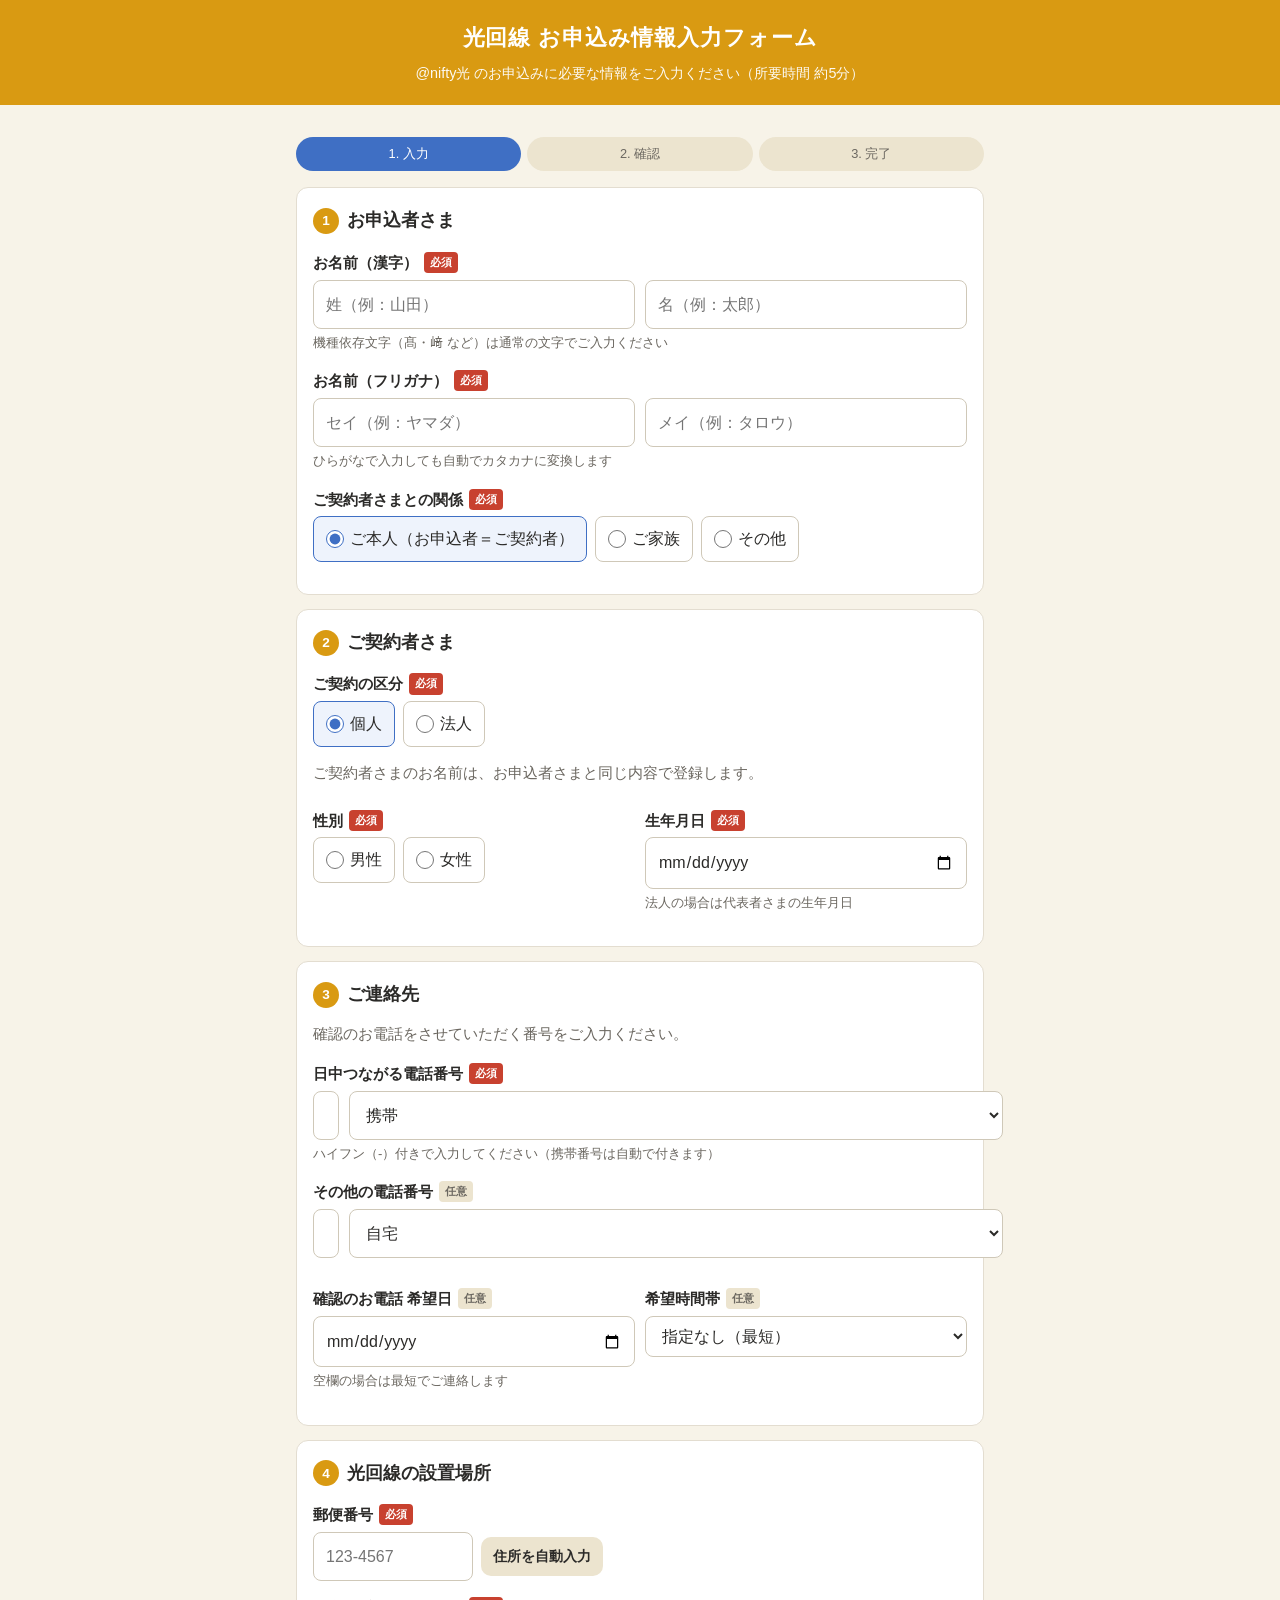
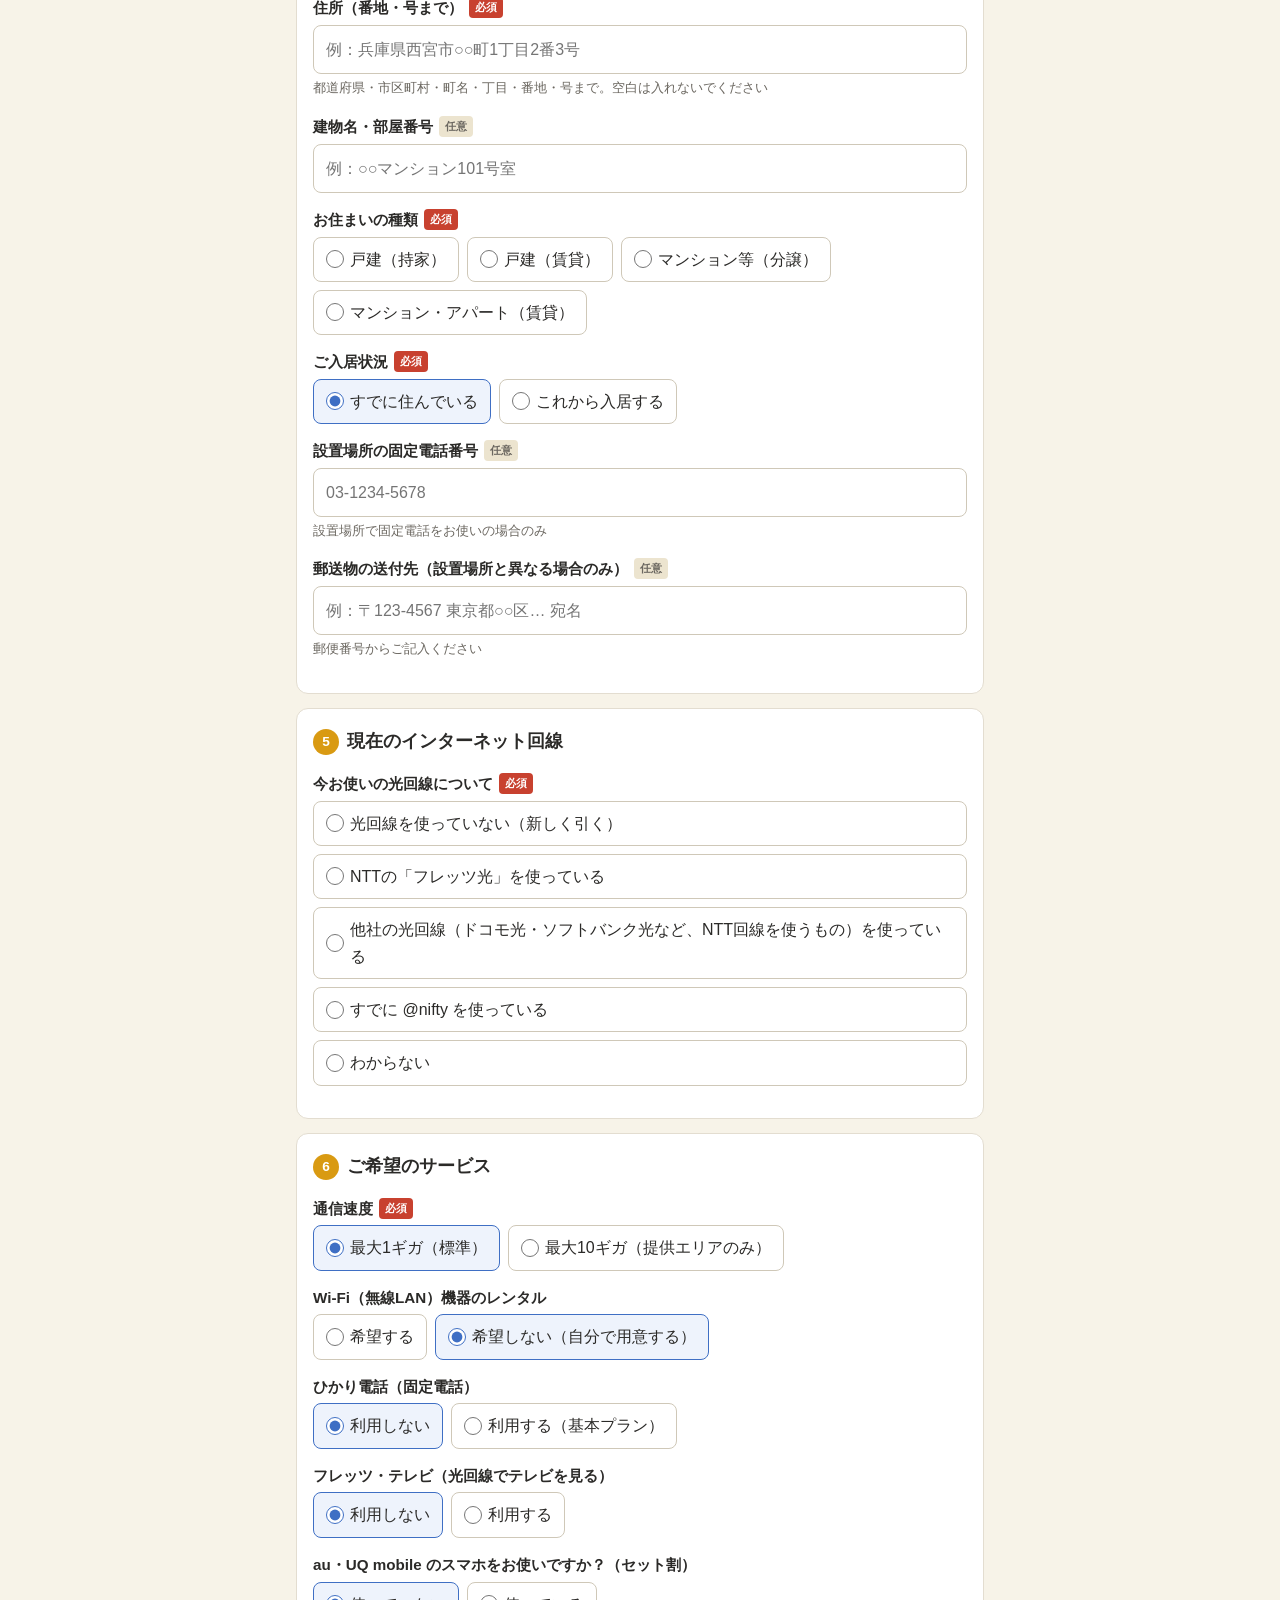
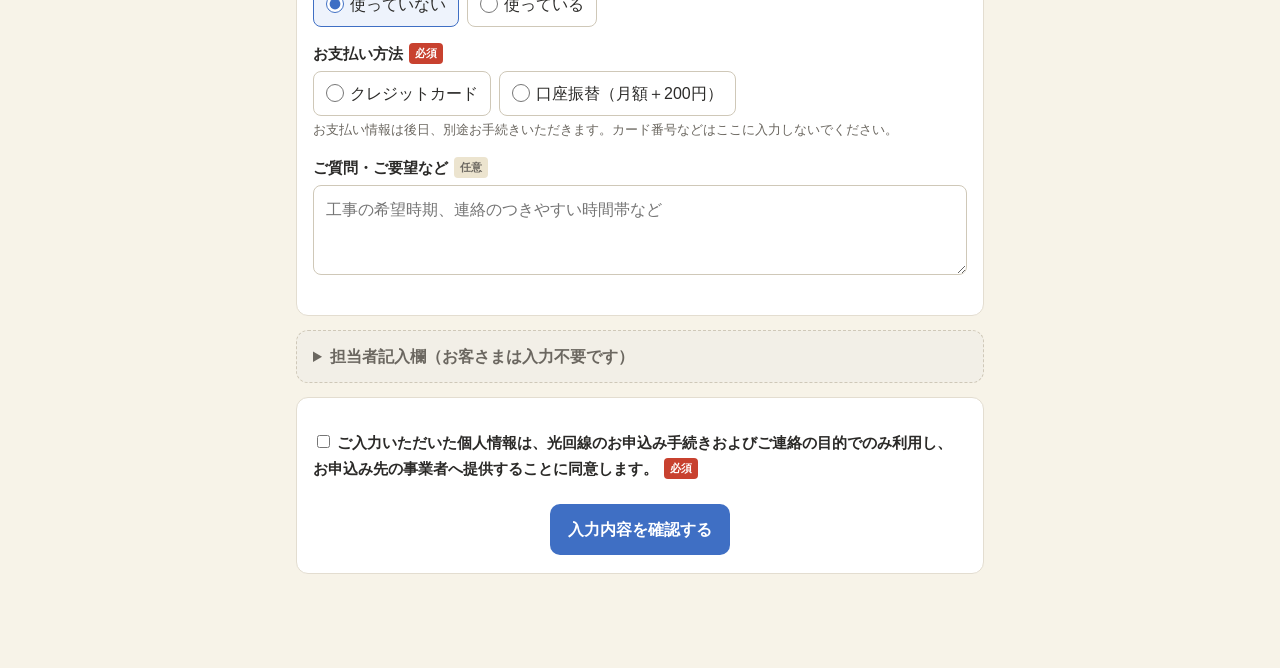
==== commit e035f662: "Support dark mode and make send/reset buttons work without popups Co-Authored-By: Claude Opus 5.5 <n" ====
--- a/nifty-hikari-form/index.html
+++ b/nifty-hikari-form/index.html
@@ -5,21 +5,28 @@
 <meta name="viewport" content="width=device-width, initial-scale=1">
 <meta name="robots" content="noindex, nofollow">
 <title>光回線 お申込み情報入力</title>
+<meta name="claude:viewport-fit-sides" content="cover">
 <style>
 :root{
   --bg:#f7f3e8; --card:#fff; --ink:#2b2a28; --sub:#6b6760; --line:#e3ddd0;
   --accent:#d99a12; --accent-ink:#fff; --primary:#3f6fc4; --err:#c8412f; --ok:#2f8a57;
-  --soft:#fbf6e6;
+  --soft:#fbf6e6; --field:#fff; --fieldline:#cfc8b8; --chip:#ece4cf; --th:#f4f1ea; --sel:#eef3fc; --staffbg:#f2efe7; --errbg:#fdecea;
 }
+@media (prefers-color-scheme: dark){ :root:not([data-theme="light"]){
+  --bg:#1d1b17; --card:#26231e; --ink:#ece7dc; --sub:#b3ab9c; --line:#3a352d; --accent:#c88a0c; --primary:#6b95e0; --err:#ef7a68; --ok:#5cc489;
+  --soft:#2e2a22; --field:#1f1d19; --fieldline:#4a443a; --chip:#34302a; --th:#2c2924; --sel:#243250; --staffbg:#24211c; --errbg:#3a2220; color-scheme:dark } }
+:root[data-theme="dark"]{
+  --bg:#1d1b17; --card:#26231e; --ink:#ece7dc; --sub:#b3ab9c; --line:#3a352d; --accent:#c88a0c; --primary:#6b95e0; --err:#ef7a68; --ok:#5cc489;
+  --soft:#2e2a22; --field:#1f1d19; --fieldline:#4a443a; --chip:#34302a; --th:#2c2924; --sel:#243250; --staffbg:#24211c; --errbg:#3a2220; color-scheme:dark }
 *{box-sizing:border-box}
 html,body{margin:0}
 body{background:var(--bg);color:var(--ink);font-family:"Helvetica Neue",Arial,"Hiragino Kaku Gothic ProN","Hiragino Sans",Meiryo,sans-serif;line-height:1.7;font-size:16px}
-.wrap{max-width:720px;margin:0 auto;padding:16px 16px 80px}
+.wrap{max-width:720px;margin:0 auto;padding-block:16px 80px;padding-left:max(16px,env(safe-area-inset-left,0px));padding-right:max(16px,env(safe-area-inset-right,0px))}
 header.top{background:var(--accent);color:var(--accent-ink);padding:20px 16px;text-align:center}
 header.top h1{margin:0;font-size:1.35rem;letter-spacing:.04em}
 header.top p{margin:4px 0 0;font-size:.9rem;opacity:.95}
 .steps{display:flex;gap:6px;margin:16px 0}
-.steps span{flex:1;text-align:center;font-size:.8rem;padding:6px 4px;border-radius:999px;background:#ece4cf;color:var(--sub)}
+.steps span{flex:1;text-align:center;font-size:.8rem;padding:6px 4px;border-radius:999px;background:var(--chip);color:var(--sub)}
 .steps span.on{background:var(--primary);color:#fff}
 .card{background:var(--card);border:1px solid var(--line);border-radius:12px;padding:18px 16px;margin:14px 0}
 .card h2{margin:0 0 12px;font-size:1.1rem;display:flex;align-items:center;gap:8px}
@@ -29,10 +36,10 @@
 .f > label, .f > .lbl{display:block;font-weight:600;font-size:.95rem;margin-bottom:4px}
 .req,.opt{display:inline-block;font-size:.7rem;font-weight:700;padding:1px 6px;border-radius:4px;margin-left:6px;vertical-align:2px}
 .req{background:var(--err);color:#fff}
-.opt{background:#e8e4da;color:var(--sub)}
+.opt{background:var(--chip);color:var(--sub)}
 .hint{font-size:.82rem;color:var(--sub);margin-top:3px}
 input[type=text],input[type=tel],input[type=email],input[type=url],input[type=date],select,textarea{
-  width:100%;font:inherit;padding:10px 12px;border:1px solid #cfc8b8;border-radius:8px;background:#fff;color:var(--ink)}
+  width:100%;font:inherit;padding:10px 12px;border:1px solid var(--fieldline);border-radius:8px;background:var(--field);color:var(--ink)}
 textarea{min-height:90px;resize:vertical}
 input:focus,select:focus,textarea:focus{outline:2px solid var(--primary);outline-offset:1px;border-color:var(--primary)}
 .row{display:flex;gap:10px}
@@ -42,33 +49,33 @@
 .zip input{max-width:160px}
 button{font:inherit;cursor:pointer}
 .btn{border:0;border-radius:10px;padding:12px 18px;font-weight:700}
-.btn.sub{background:#ece4cf;color:var(--ink)}
+.btn.sub{background:var(--chip);color:var(--ink)}
 .btn.pri{background:var(--primary);color:#fff}
 .btn.sm{padding:8px 12px;font-size:.85rem;font-weight:600}
 .choices{display:flex;flex-wrap:wrap;gap:8px}
-.choices label{display:flex;align-items:center;gap:6px;border:1px solid #cfc8b8;border-radius:8px;padding:8px 12px;background:#fff;font-weight:400;cursor:pointer}
+.choices label{display:flex;align-items:center;gap:6px;border:1px solid var(--fieldline);border-radius:8px;padding:8px 12px;background:var(--field);font-weight:400;cursor:pointer}
 .choices input{accent-color:var(--primary);width:18px;height:18px;margin:0}
-.choices label:has(input:checked){border-color:var(--primary);background:#eef3fc}
+.choices label:has(input:checked){border-color:var(--primary);background:var(--sel)}
 .sub-box{background:var(--soft);border-left:4px solid var(--accent);padding:4px 12px 8px;border-radius:6px;margin-top:8px}
 .err-msg{color:var(--err);font-size:.82rem;margin-top:4px;display:none}
 .f.invalid .err-msg{display:block}
 .f.invalid input,.f.invalid select,.f.invalid .choices label{border-color:var(--err)}
-.alert{background:#fdecea;color:var(--err);border-radius:8px;padding:10px 12px;font-size:.9rem;display:none}
+.alert{background:var(--errbg);color:var(--err);border-radius:8px;padding:10px 12px;font-size:.9rem;display:none}
 .alert.show{display:block}
 .actions{display:flex;gap:10px;justify-content:center;flex-wrap:wrap;margin-top:22px}
 .actions .btn{min-width:180px}
-details.staff{background:#f2efe7;border:1px dashed #bdb5a3;border-radius:12px;padding:12px 16px;margin:14px 0}
+details.staff{background:var(--staffbg);border:1px dashed var(--fieldline);border-radius:12px;padding:12px 16px;margin:14px 0}
 details.staff summary{cursor:pointer;font-weight:700;color:var(--sub)}
 .consent{font-size:.88rem}
 .hidden{display:none !important}
 /* confirm */
 table.cf{width:100%;border-collapse:collapse;font-size:.92rem}
 table.cf th,table.cf td{border:1px solid var(--line);padding:8px 10px;vertical-align:top;text-align:left}
-table.cf th{background:#f4f1ea;width:38%;font-weight:600}
+table.cf th{background:var(--th);width:38%;font-weight:600}
 table.cf td{white-space:pre-wrap;word-break:break-all}
 table.cf tr.sec th{background:var(--accent);color:#fff;text-align:left}
-table.cf td.empty{color:#aaa}
-.copy{float:right;margin-left:6px;border:1px solid #cfc8b8;background:#fff;border-radius:6px;font-size:.72rem;padding:2px 8px;color:var(--sub)}
+table.cf td.empty{color:var(--sub)}
+.copy{float:right;margin-left:6px;border:1px solid var(--fieldline);background:var(--field);border-radius:6px;font-size:.72rem;padding:2px 8px;color:var(--sub)}
 .copy.done{color:var(--ok);border-color:var(--ok)}
 .done-box{text-align:center;padding:30px 16px}
 .done-box .ic{font-size:2.4rem;color:var(--ok)}
@@ -519,7 +526,7 @@
       <h2 style="justify-content:center">ご入力ありがとうございました</h2>
       <p>下のボタンから担当者へ送信してください。<br>（担当者の端末でご入力の場合は、そのまま担当者へお渡しください）</p>
       <div class="actions">
-        <button type="button" class="btn pri" id="lineBtn">LINEで送る</button>
+        <a class="btn pri" id="lineBtn" href="#" target="_blank" rel="noopener" style="text-decoration:none;display:inline-block;text-align:center">LINEで送る</a>
         <button type="button" class="btn pri" id="mailBtn">メールで送る</button>
         <button type="button" class="btn sub" id="copyAllBtn">内容をコピー</button>
       </div>
@@ -530,7 +537,6 @@
       <p class="lead">登録フォームと同じ順番・同じ形式に整形しています。各「コピー」で1項目ずつ貼り付けできます。</p>
       <table class="cf" id="staffTable"></table>
       <div class="actions no-print">
-        <button type="button" class="btn sub" onclick="window.print()">印刷</button>
         <button type="button" class="btn sub" id="newBtn">新しいお客さまを入力</button>
       </div>
     </div>
@@ -858,10 +864,13 @@
   $('backBtn').addEventListener('click', () => step(1));
   $('sendBtn').addEventListener('click', () => {
     renderTable($('staffTable'), data.staff, true);
+    $('lineBtn').href = 'https://line.me/R/share?text=' + encodeURIComponent(sendText());
     step(3);
   });
   $('newBtn').addEventListener('click', () => {
-    if (!confirm('入力内容を消去して最初から入力しますか？')) return;
+    const nb=$('newBtn');
+    if (!nb.dataset.arm){ nb.dataset.arm='1'; nb.textContent='もう一度押すと入力内容を消去します'; setTimeout(()=>{delete nb.dataset.arm; nb.textContent='新しいお客さまを入力';},4000); return; }
+    delete nb.dataset.arm; nb.textContent='新しいお客さまを入力';
     const keep = ['pid','pname','staffName','ptel','method','term','disc','wifiType','toMail','cb'].map(id => [id,$(id).value]);
     $('form').reset(); keep.forEach(([id,v]) => $(id).value = v);
     data = null; refresh(); step(1);
@@ -874,7 +883,6 @@
 
   const sendText = () => '光回線お申込み情報（' + data.name + ' 様）\n\n' + asText(data.staff);
   $('copyAllBtn').addEventListener('click', () => copy(sendText()).then(()=>toast('コピーしました')));
-  $('lineBtn').addEventListener('click', () => { window.open('https://line.me/R/share?text=' + encodeURIComponent(sendText()), '_blank'); });
   $('mailBtn').addEventListener('click', () => {
     location.href = 'mailto:' + encodeURIComponent(val('toMail')) + '?subject=' + encodeURIComponent('光回線お申込み情報（'+data.name+' 様）') + '&body=' + encodeURIComponent(sendText());
   });
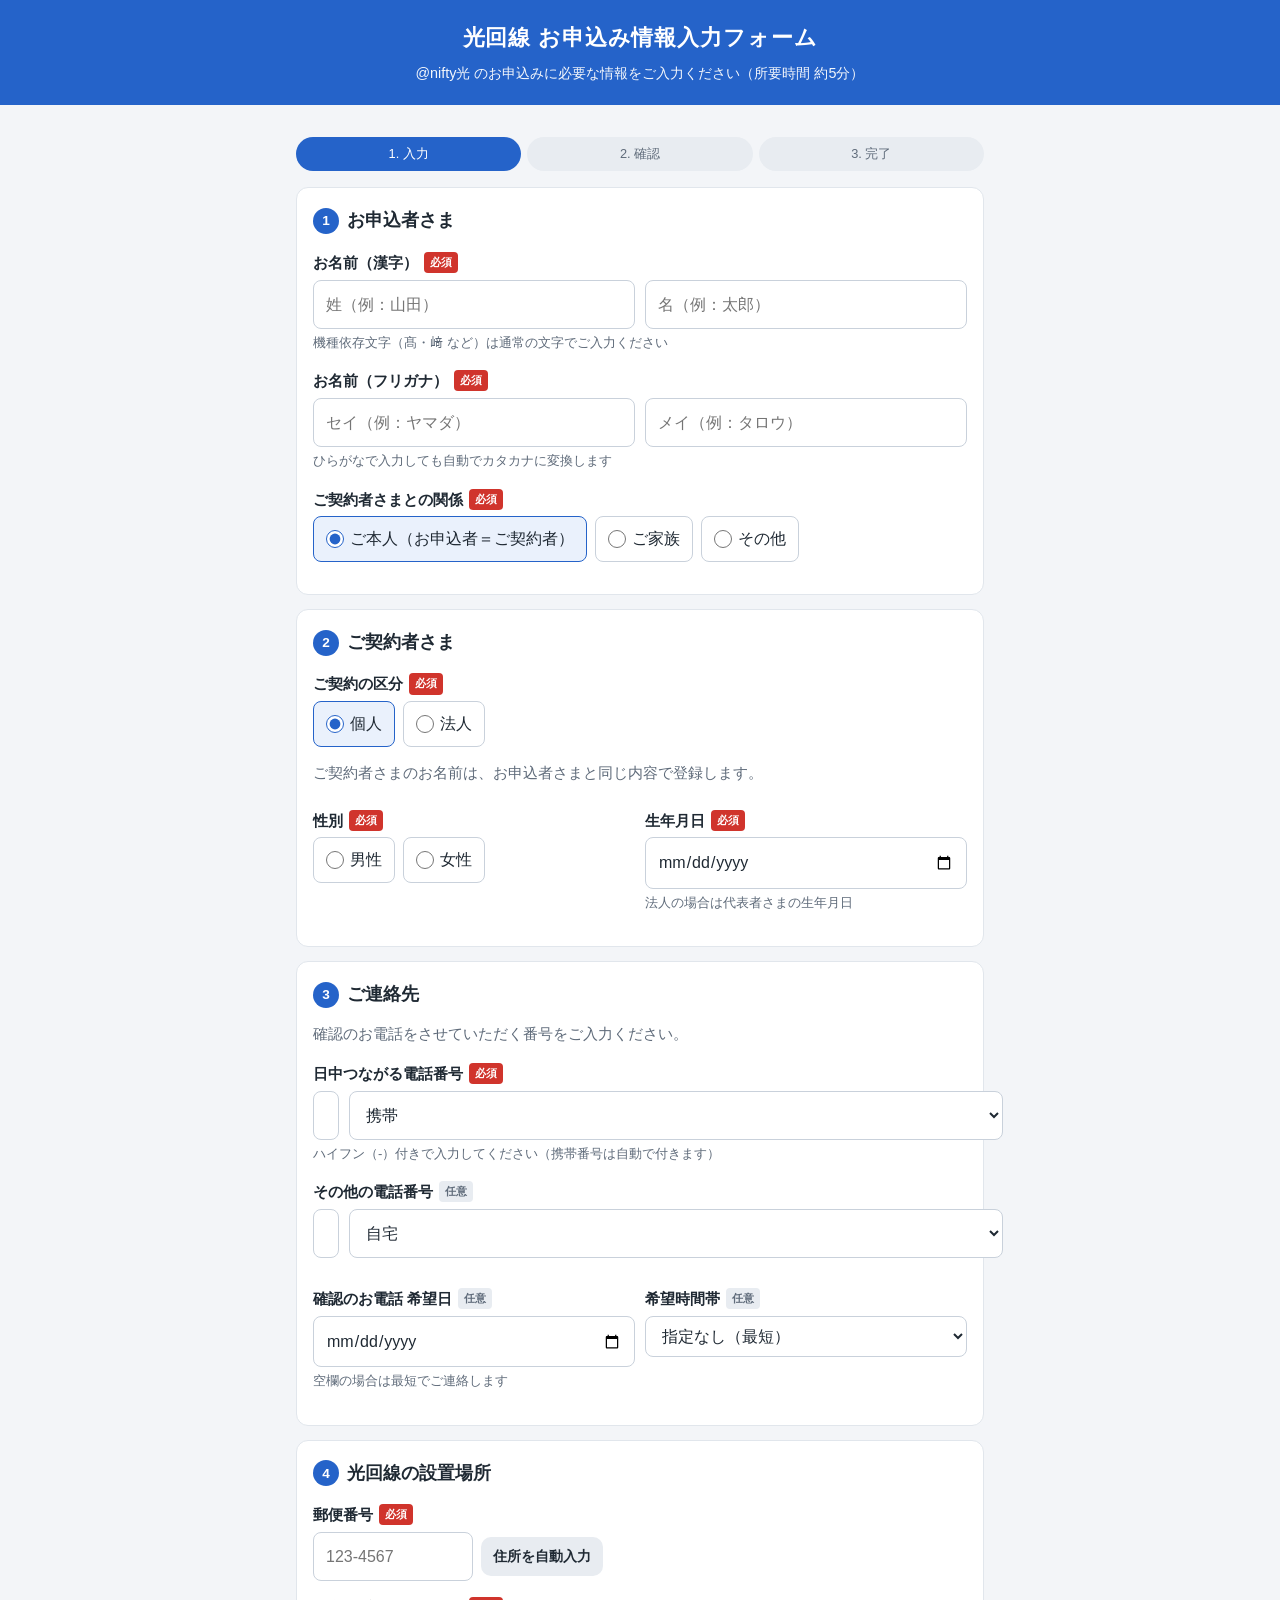
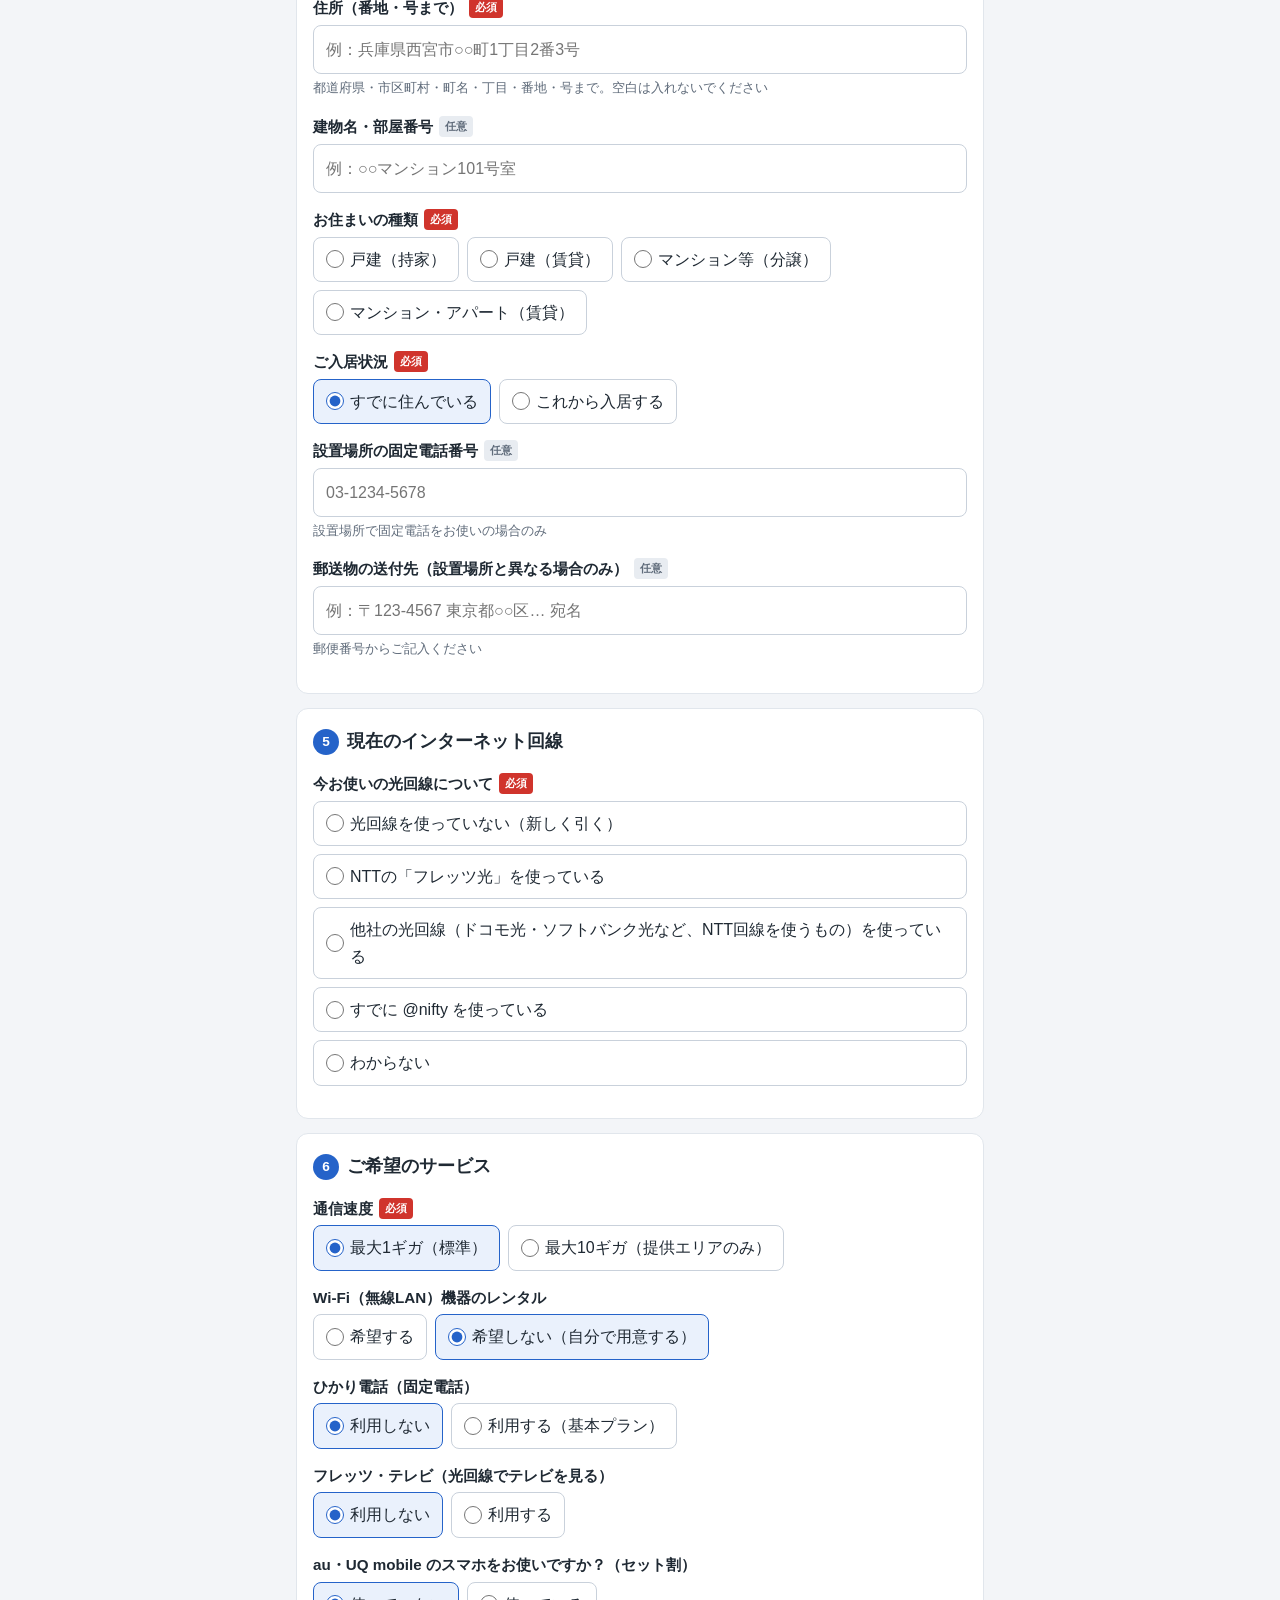
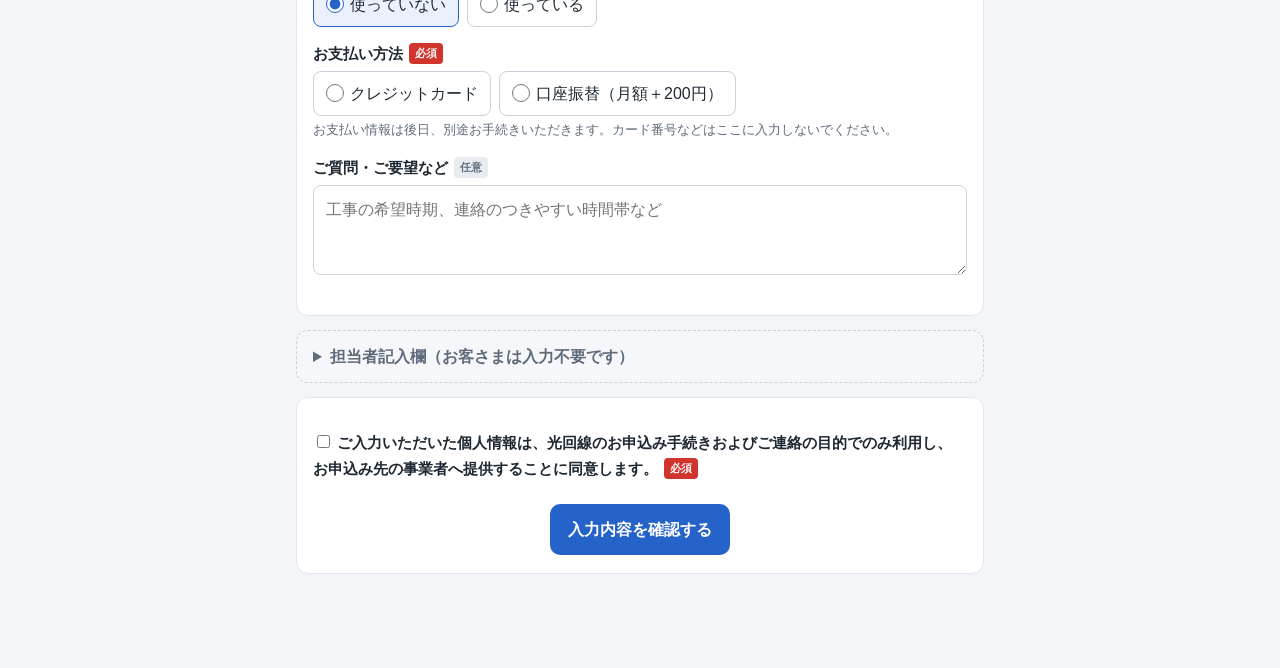
==== commit 994c2a09: "Switch form to a neutral white/gray/blue palette Co-Authored-By: Claude Opus 5.5 <noreply@anthropic." ====
--- a/nifty-hikari-form/index.html
+++ b/nifty-hikari-form/index.html
@@ -8,16 +8,16 @@
 <meta name="claude:viewport-fit-sides" content="cover">
 <style>
 :root{
-  --bg:#f7f3e8; --card:#fff; --ink:#2b2a28; --sub:#6b6760; --line:#e3ddd0;
-  --accent:#d99a12; --accent-ink:#fff; --primary:#3f6fc4; --err:#c8412f; --ok:#2f8a57;
-  --soft:#fbf6e6; --field:#fff; --fieldline:#cfc8b8; --chip:#ece4cf; --th:#f4f1ea; --sel:#eef3fc; --staffbg:#f2efe7; --errbg:#fdecea;
+  --bg:#f3f5f8; --card:#fff; --ink:#1f2933; --sub:#5f6b7a; --line:#e1e6ec;
+  --accent:#2563c9; --accent-ink:#fff; --primary:#2563c9; --err:#d0342c; --ok:#1f8a4c;
+  --soft:#f5f8fc; --field:#fff; --fieldline:#c9d1db; --chip:#e8ecf1; --th:#f5f7fa; --sel:#eaf1fc; --staffbg:#f5f7fa; --errbg:#fdecea;
 }
 @media (prefers-color-scheme: dark){ :root:not([data-theme="light"]){
-  --bg:#1d1b17; --card:#26231e; --ink:#ece7dc; --sub:#b3ab9c; --line:#3a352d; --accent:#c88a0c; --primary:#6b95e0; --err:#ef7a68; --ok:#5cc489;
-  --soft:#2e2a22; --field:#1f1d19; --fieldline:#4a443a; --chip:#34302a; --th:#2c2924; --sel:#243250; --staffbg:#24211c; --errbg:#3a2220; color-scheme:dark } }
+  --bg:#15181d; --card:#1e2228; --ink:#e6e9ee; --sub:#a0a9b5; --line:#2f353e; --accent:#3b74d6; --primary:#5b8ee6; --err:#ef7a68; --ok:#5cc489;
+  --soft:#222831; --field:#171a1f; --fieldline:#3a414b; --chip:#2a3038; --th:#242930; --sel:#1f3050; --staffbg:#1b1f25; --errbg:#3a2220; color-scheme:dark } }
 :root[data-theme="dark"]{
-  --bg:#1d1b17; --card:#26231e; --ink:#ece7dc; --sub:#b3ab9c; --line:#3a352d; --accent:#c88a0c; --primary:#6b95e0; --err:#ef7a68; --ok:#5cc489;
-  --soft:#2e2a22; --field:#1f1d19; --fieldline:#4a443a; --chip:#34302a; --th:#2c2924; --sel:#243250; --staffbg:#24211c; --errbg:#3a2220; color-scheme:dark }
+  --bg:#15181d; --card:#1e2228; --ink:#e6e9ee; --sub:#a0a9b5; --line:#2f353e; --accent:#3b74d6; --primary:#5b8ee6; --err:#ef7a68; --ok:#5cc489;
+  --soft:#222831; --field:#171a1f; --fieldline:#3a414b; --chip:#2a3038; --th:#242930; --sel:#1f3050; --staffbg:#1b1f25; --errbg:#3a2220; color-scheme:dark }
 *{box-sizing:border-box}
 html,body{margin:0}
 body{background:var(--bg);color:var(--ink);font-family:"Helvetica Neue",Arial,"Hiragino Kaku Gothic ProN","Hiragino Sans",Meiryo,sans-serif;line-height:1.7;font-size:16px}
